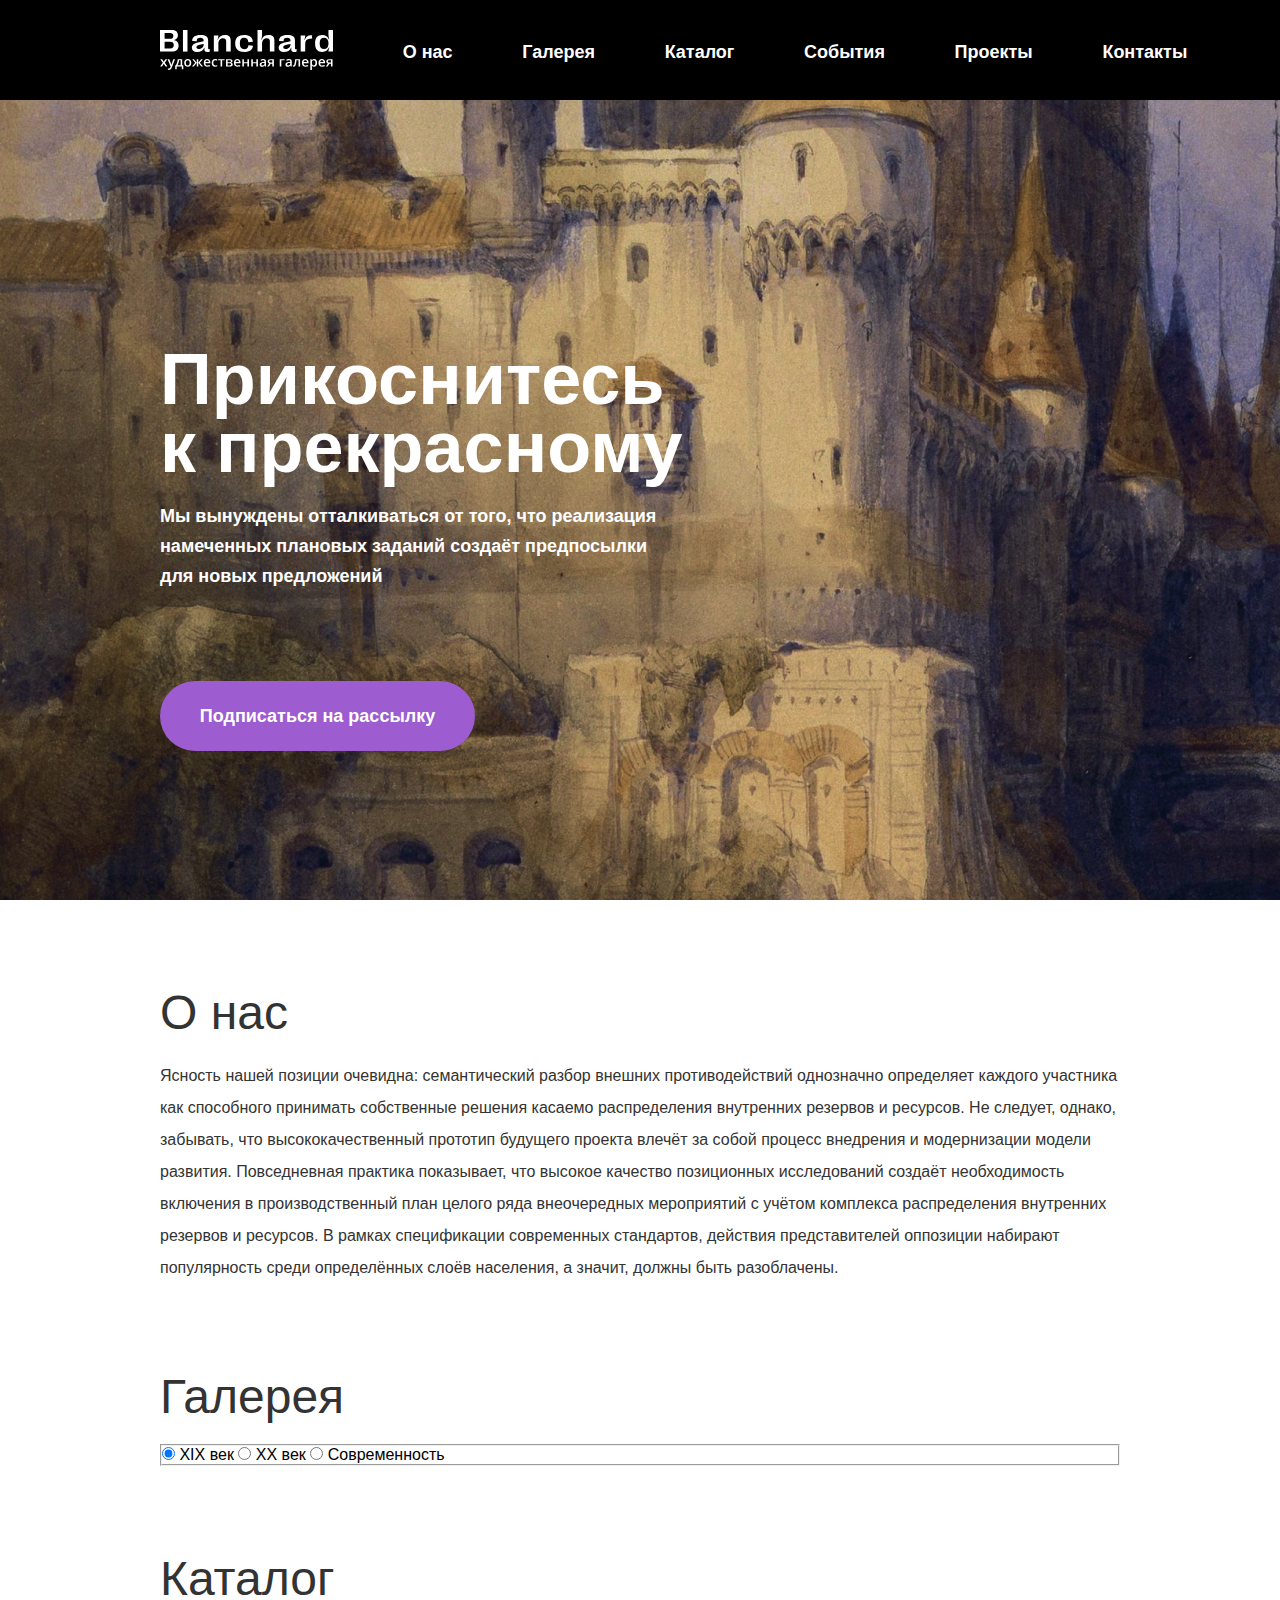
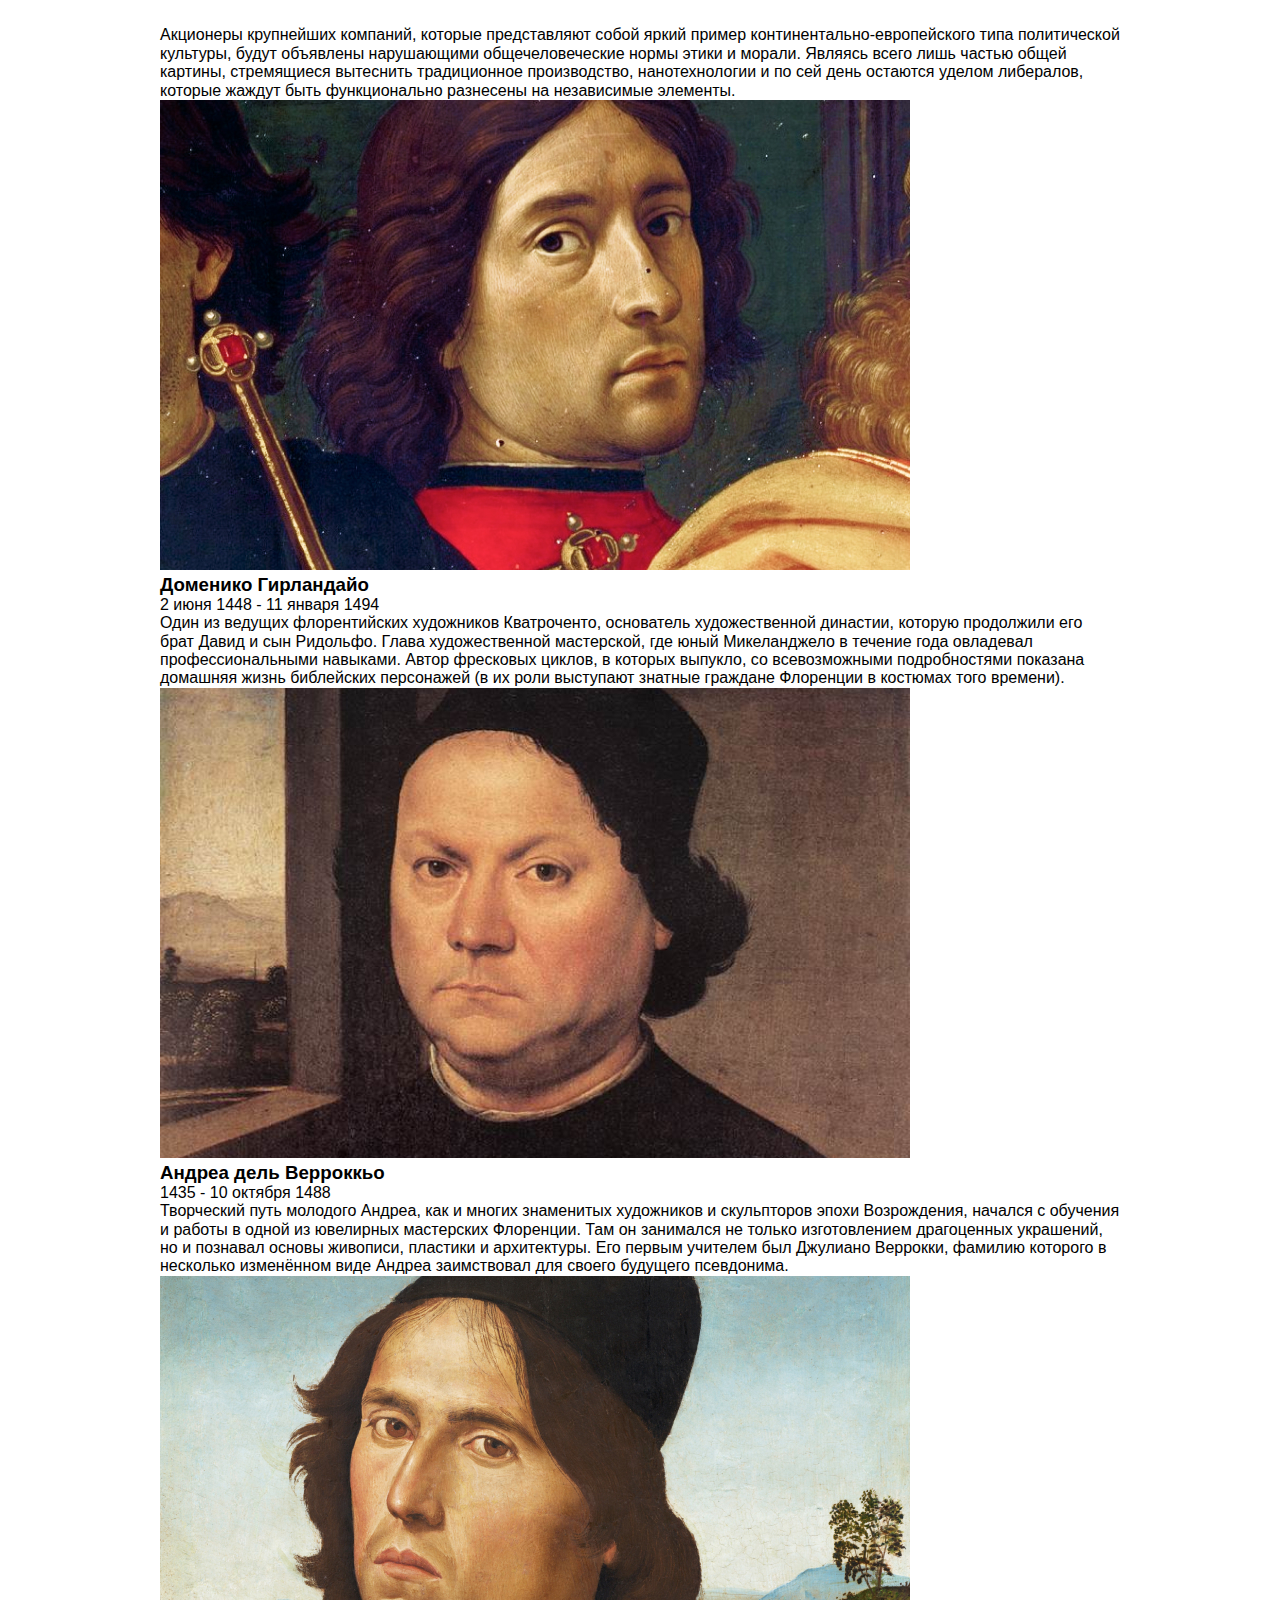
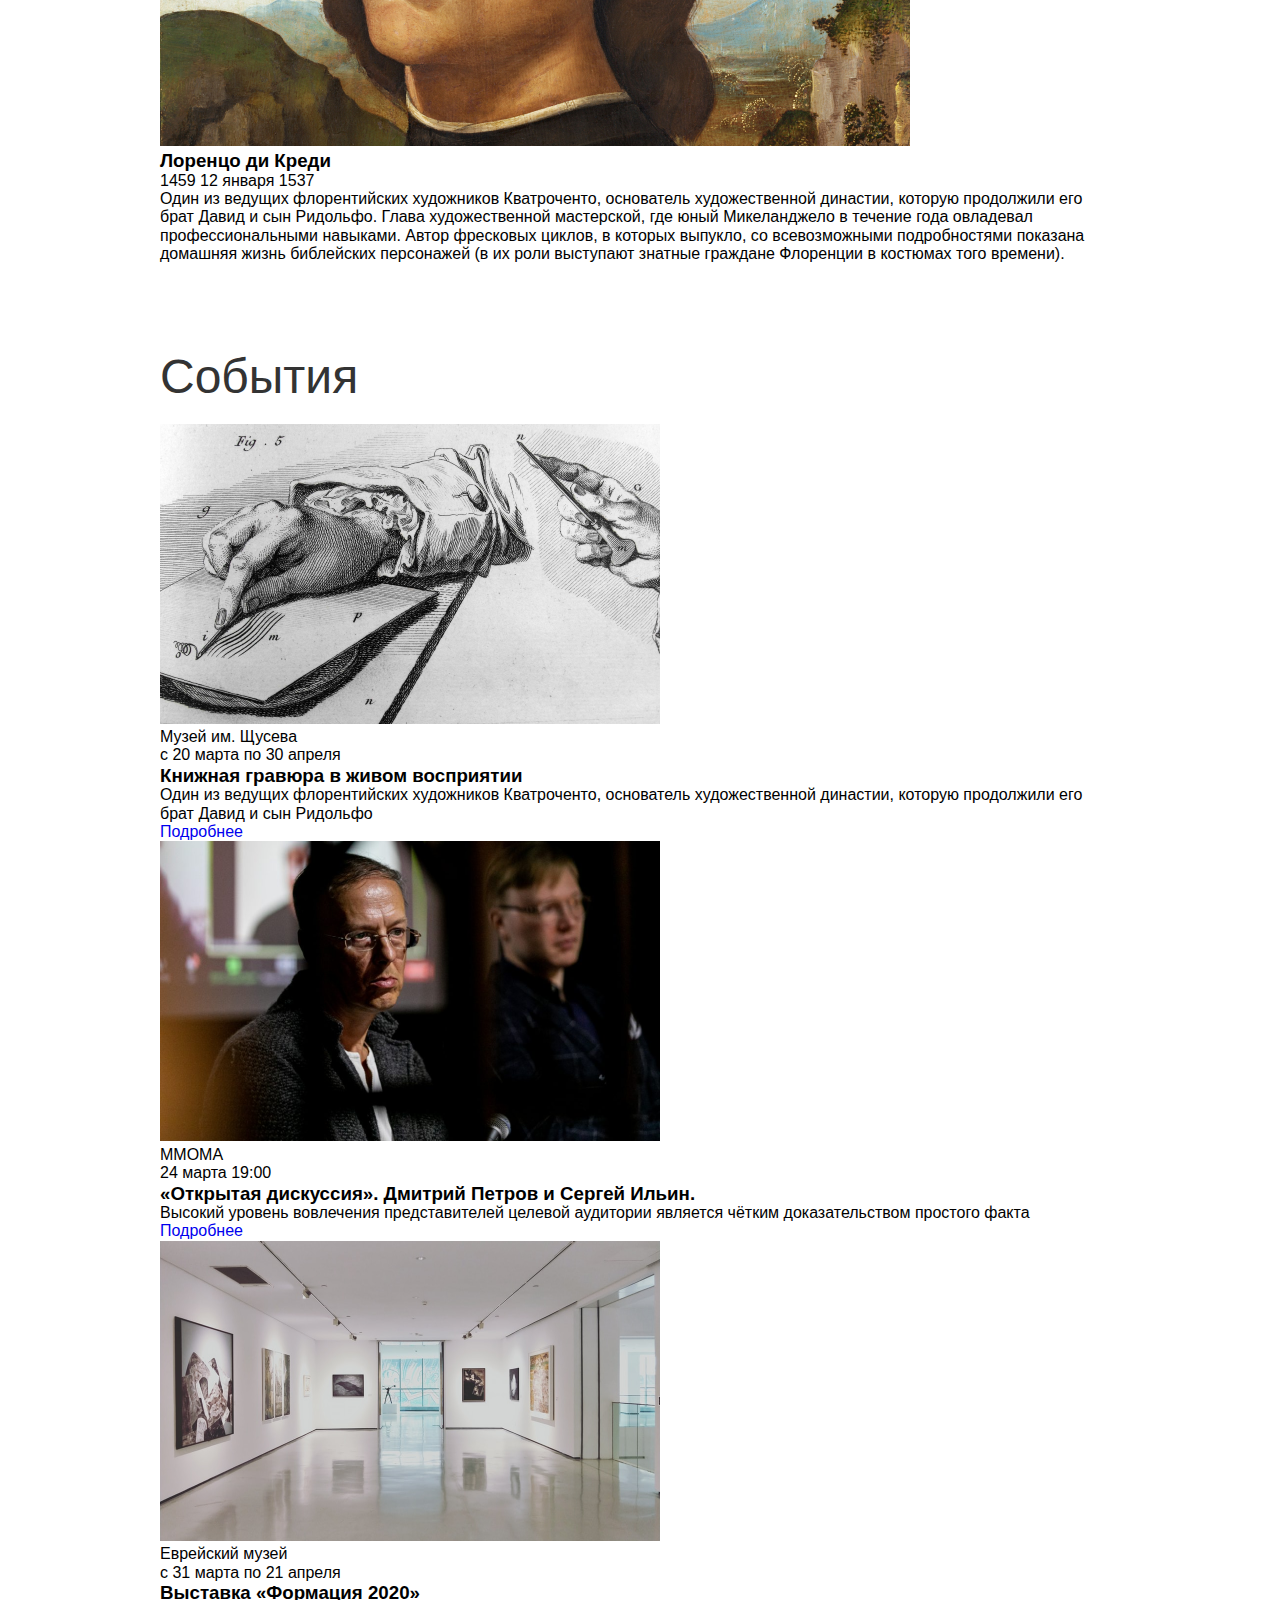
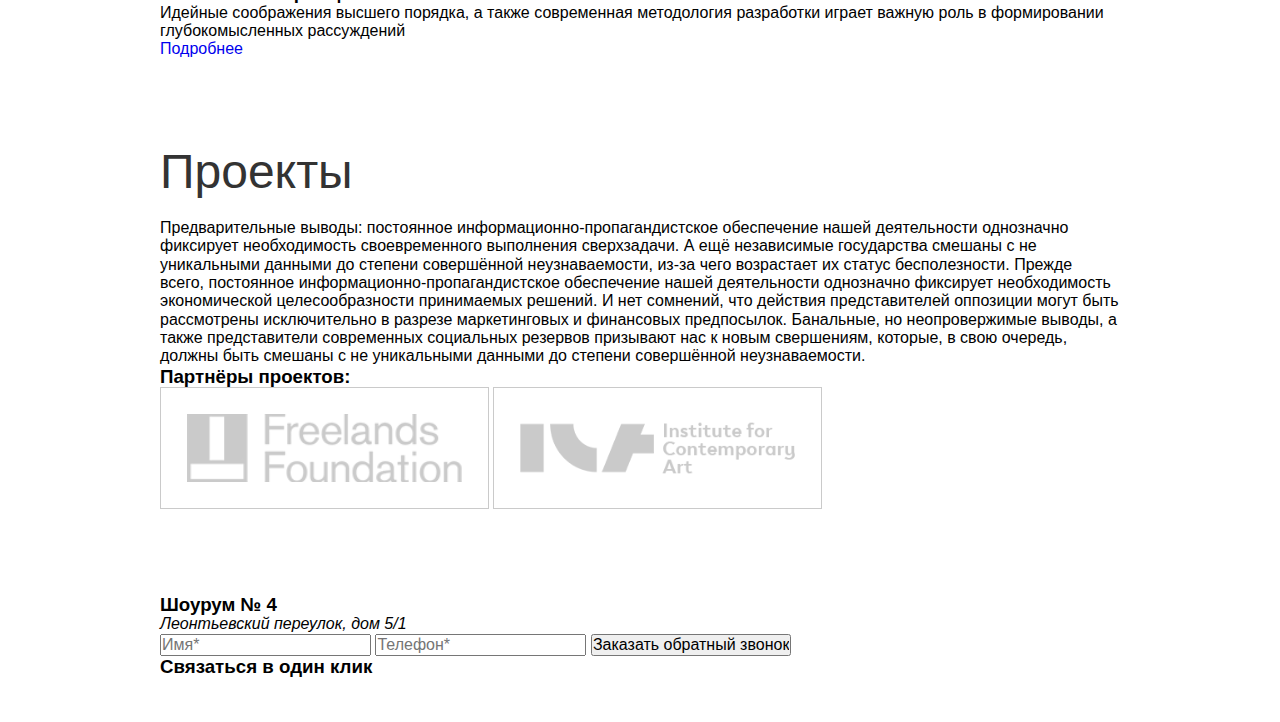
==== Blanchard/index.html @ 31a5e664 "Add files via upload" ====
<!DOCTYPE html>
<html lang="ru">
<head>
  <meta charset="UTF-8">
  <meta name="viewport" content="width=device-width, initial-scale=1.0">
  <title>Blanchard</title>
  <link rel="stylesheet" href="./styles/main-styles.css">
  <link rel="stylesheet" href="./styles/normalize.css">
</head>
<body>
  <header class="header">
    <div class="container flex">
      <a href="#" class="a">
        <img src="./assets/images/logo.svg" alt="logo">
      </a>
      <nav>
        <ul class="ul flex header-ul">
          <li>
            <a href="#" class="a header-li">О нас</a>
          </li>
          <li>
            <a href="#" class="a header-li">Галерея</a>
          </li>
          <li>
            <a href="#" class="a header-li">Каталог</a>
          </li>
          <li>
            <a href="#" class="a header-li">События</a>
          </li>
          <li>
            <a href="#" class="a header-li">Проекты</a>
          </li>
          <li>
            <a href="#" class="a header-li">Контакты</a>
          </li>
        </ul>
      </nav>
      <a href="#" class="a header-search"></a>
    </div>
  </header>
  <main>
    <article class="article-first article">
      <div class="container">
        <div class="article-main">
          <div class="main-box">
            <h1 class="h main-title">Прикоснитесь к прекрасному</h1>
            <p class="p main-paragraph">
              Мы вынуждены отталкиваться от того, что реализация намеченных плановых заданий создаёт предпосылки для новых предложений
            </p>
          </div>
          <button class="button main-button">Подписаться на рассылку</button>
        </div>
      </div>
    </article>
    <article class="article">
      <div class="container">
        <h2 class="h second-title">О нас</h2>
        <p class="p about-paragraph">
          Ясность нашей позиции очевидна: семантический разбор внешних противодействий однозначно определяет каждого участника как способного принимать собственные решения касаемо распределения внутренних резервов и ресурсов. Не следует, однако, забывать, что высококачественный прототип будущего проекта влечёт за собой процесс внедрения и модернизации модели развития. Повседневная практика показывает, что высокое качество позиционных исследований создаёт необходимость включения в производственный план целого ряда внеочередных мероприятий с учётом комплекса распределения внутренних резервов и ресурсов. В рамках спецификации современных стандартов, действия представителей оппозиции набирают популярность среди определённых слоёв населения, а значит, должны быть разоблачены.
        </p>
      </div>
    </article>
    <article class="article">
      <div class="container">
        <div>
          <h2 class="h second-title">Галерея</h2>
          <form>
            <fieldset class="fieldset">
              <label for="first-radio">
                <input type="radio" name="pickture" id="first-radio" checked class="input">
                XIX век
              </label>
              <label for="second-radio">
                <input type="radio" name="pickture" id="second-radio" class="input">
                XX век
              </label>
              <label for="third-radio">
                <input type="radio" name="pickture" id="third-radio" class="input">
                Современность
              </label>
            </fieldset>
          </form>
        </div>
        <div>
          <div></div>
          <div></div>
          <div></div>
        </div>
      </div>
    </article>
    <article class="article">
      <div class="container">
        <div>
          <h2 class="h second-title">Каталог</h2>
          <p class="p">
            Акционеры крупнейших компаний, которые представляют собой яркий пример континентально-европейского типа политической культуры, будут объявлены нарушающими общечеловеческие нормы этики и морали. Являясь всего лишь частью общей картины, стремящиеся вытеснить традиционное производство, нанотехнологии и по сей день остаются уделом либералов, которые жаждут быть функционально разнесены на независимые элементы.
          </p>
        </div>
        <section>
          <img src="./assets/images/Domeniko-Girlandaio.jpg" alt="Domeniko Girlandaio">
          <div>
            <h3 class="h">Доменико Гирландайо</h3>
            <div>
              <time datetime="1448-06-02">2 июня 1448</time>
              <span>-</span>
              <time datetime="1494-01-11">11 января 1494</time>
            </div>
            <p class="p">
              Один из ведущих флорентийских художников Кватроченто, основатель художественной династии, которую продолжили его брат Давид и сын Ридольфо. Глава художественной мастерской, где юный Микеланджело в течение года овладевал профессиональными навыками. Автор фресковых циклов, в которых выпукло, со всевозможными подробностями показана домашняя жизнь библейских персонажей (в их роли выступают знатные граждане Флоренции в костюмах того времени).
            </p>
          </div>
        </section>
        <section>
          <img src="./assets/images/Andrea-del-Verrokko.jpg" alt="Andrea del Verrokko">
          <div>
            <h3 class="h">Андреа дель Верроккьо</h3>
            <div>
              <time datetime="1435">1435</time>
              <span>-</span>
              <time datetime="1488-10-10">10 октября 1488</time>
            </div>
            <p class="p">
              Творческий путь молодого Андреа, как и многих знаменитых художников и скульпторов эпохи Возрождения, начался с обучения и работы в одной из ювелирных мастерских Флоренции. Там он занимался не только изготовлением драгоценных украшений, но и познавал основы живописи, пластики и архитектуры. Его первым учителем был Джулиано Веррокки, фамилию которого в несколько изменённом виде Андреа заимствовал для своего будущего псевдонима.
            </p>
          </div>
        </section>
        <section>
          <img src="./assets/images/Lorenco-di-Kredi.jpg" alt="Lorenco di Kredi">
          <div>
            <h3 class="h">Лоренцо ди Креди</h3>
            <div>
              <time datetime="1459">1459</time>
              <span></span>
              <time datetime="1537-01-15">12 января 1537</time>
            </div>
            <p class="p">
              Один из ведущих флорентийских художников Кватроченто, основатель художественной династии, которую продолжили его брат Давид и сын Ридольфо. Глава художественной мастерской, где юный Микеланджело в течение года овладевал профессиональными навыками. Автор фресковых циклов, в которых выпукло, со всевозможными подробностями показана домашняя жизнь библейских персонажей (в их роли выступают знатные граждане Флоренции в костюмах того времени).
            </p>
          </div>
        </section>
      </div>
    </article>
    <article class="article">
      <div class="container">
        <h2 class="h second-title">События</h2>
        <div>
          <section>
            <img src="./assets/images/event1.png" alt="first event image">
            <div>
              <p class="p">Музей им. Щусева</p>
              <div>
                <span>с</span>
                <time datetime="03-20">20 марта</time>
                <span>по</span>
                <time datetime="04-30">30 апреля</time>
              </div>
            </div>
            <div>
              <h3 class="h">Книжная гравюра в живом восприятии</h3>
              <p class="p">
                Один из ведущих флорентийских художников Кватроченто, основатель художественной династии, которую продолжили его брат Давид и сын Ридольфо
              </p>
            </div>
            <a href="#" class="a">Подробнее</a>
          </section>
          <section>
            <img src="./assets/images/event2.png" alt="second event image">
            <div>
              <p class="p">ММОМА</p>
              <div>
                <time datetime="03-24">24 марта 19:00</time>
              </div>
            </div>
            <div>
              <h3 class="h">«Открытая дискуссия». Дмитрий Петров и Сергей Ильин.</h3>
              <p class="p">
                Высокий уровень вовлечения представителей целевой аудитории является чётким доказательством простого факта
              </p>
            </div>
            <a href="#" class="a">Подробнее</a>
          </section>
          <section>
            <img src="./assets/images/event3.png" alt="third event image">
            <div>
              <p class="p">Еврейский музей</p>
              <div>
                <span>с</span>
                <time datetime="03-31">31 марта</time>
                <span>по</span>
                <time datetime="04-21">21 апреля</time>
              </div>
            </div>
            <div>
              <h3 class="h">Выставка «Формация 2020»</h3>
              <p class="p">
                Идейные соображения высшего порядка, а также современная методология разработки играет важную роль в формировании глубокомысленных рассуждений
              </p>
            </div>
            <a href="#" class="a">Подробнее</a>
          </section>
        </div>
      </div>
    </article>
    <article class="article">
      <div class="container">
        <h2 class="h second-title">Проекты</h2>
        <p class="p">
          Предварительные выводы: постоянное информационно-пропагандистское обеспечение нашей деятельности однозначно фиксирует необходимость своевременного выполнения сверхзадачи. А ещё независимые государства смешаны с не уникальными данными до степени совершённой неузнаваемости, из-за чего возрастает их статус бесполезности. Прежде всего, постоянное информационно-пропагандистское обеспечение нашей деятельности однозначно фиксирует необходимость экономической целесообразности принимаемых решений. И нет сомнений, что действия представителей оппозиции могут быть рассмотрены исключительно в разрезе маркетинговых и финансовых предпосылок. Банальные, но неопровержимые выводы, а также представители современных социальных резервов призывают нас к новым свершениям, которые, в свою очередь, должны быть смешаны с не уникальными данными до степени совершённой неузнаваемости.
        </p>
        <h3 class="h">Партнёры проектов:</h3>
        <div>
          <img src="./assets/images/Freelands-Foundation.svg" alt="Freelands Foundation">
          <img src="./assets/images/Inst-for-Cont-Art.svg" alt="Institute for Contemporary Art">
        </div>
      </div>
    </article>
    <article>
      <div class="container">
        <div>
          <h3 class="h">Шоурум № 4</h3>
          <address><p class="p">Леонтьевский переулок, дом 5/1</p></address>
        </div>
        <form>
          <div>
            <input type="text" placeholder="Имя*" class="input">
            <input type="tel" placeholder="Телефон*" class="input">
            <input type="submit" value="Заказать обратный звонок" class="input">
          </div>
        </form>
        <div>
          <h3 class="h">Связаться в один клик</h3>
          <div>
            <div></div>
            <div></div>
          </div>
        </div>
      </div>
    </article>
  </main>
  <footer>
    <div class="container">
      <a href="#" class="a">
        <img src="./assets/images/logo.svg" alt="logo">
      </a>
      <div>
        <div></div>
        <div></div>
      </div>
    </div>
  </footer>
</body>
</html>
---- Blanchard/styles/main-styles.css ----
* {
  box-sizing: border-box;
}

.p, .h, .ul, .fieldset {
  margin: 0;
}

.ul {
  list-style: none;
}

.a {
  text-decoration: none;
}

.ul, .fieldset, .input, .button {
  padding: 0;
}

html {
  font-family: 'Open Sans', 'Helvetica Neue', sans-serif;
}

.flex {
  display: flex;
  justify-content: space-between;
  align-items: center;
}

.container {
  max-width: 1920px;
  margin: 0 auto;
  padding: 0 160px;
}

.article {
  margin-bottom: 80px;
}

.second-title {
  height: 65px;
  margin-bottom: 15px;
  font-style: normal;
  font-weight: 400;
  font-size: 48px;
  line-height: 65px;
  color: #333333;
}

.header {
  height: 100px;
  padding-top: 30px;
  background-color: black;
}

.header-ul {
  width: 924px;
  justify-content: space-evenly;
}

.header-li {
  font-style: normal;
  font-weight: 600;
  font-size: 18px;
  line-height: 25px;
  color: white;
}

.header-search {
  display: inline-block;
  width: 28px;
  height: 28px;
  background-image: url(../assets/images/search.svg);
}

.article-first {
  height: 800px;
  padding-top: 245px;
  background-image: url(../assets/images/background-first-article.png);
  background-size: cover;
}

.article-main {
  height: 410px;
  max-width: 560px;
}

.main-box {
  margin-bottom: 90px;
}

.main-title {
  margin-bottom: 20px;
  font-style: normal;
  font-weight: 700;
  font-size: 72px;
  line-height: 68px;
  color: white;
}

.main-paragraph {
  max-width: 520px;
  font-style: normal;
  font-weight: 700;
  font-size: 18px;
  line-height: 30px;
  color: white;
}

.main-button {
  width: 315px;
  height: 70px;
  padding: 22px 35px;
  font-style: normal;
  font-weight: 700;
  font-size: 18px;
  line-height: 25px;
  text-align: center;
  color: white;
  background: #9D5CD0;
  border-radius: 100px;
  border: 0;
}

.about-paragraph {
  max-width: 1080px;
  font-style: normal;
  font-weight: 400;
  font-size: 16px;
  line-height: 32px;
  color: #333333;
}
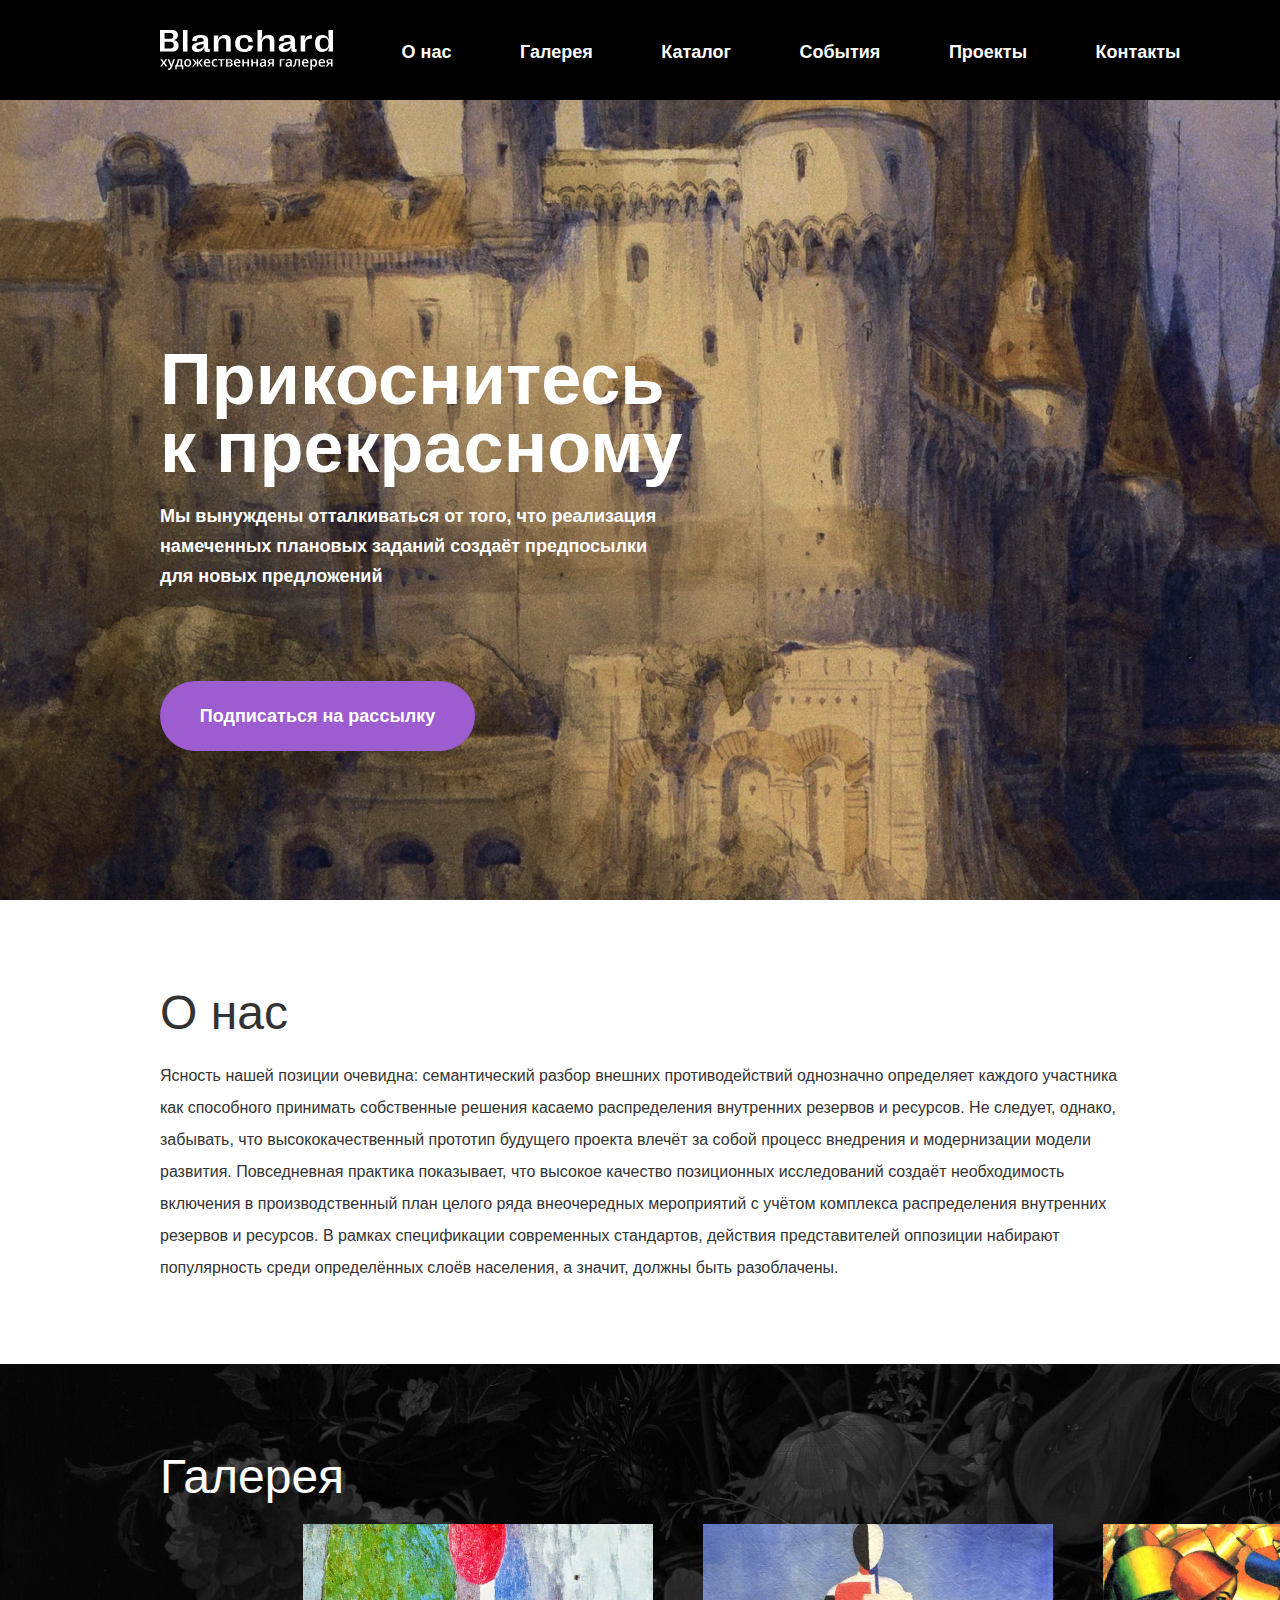
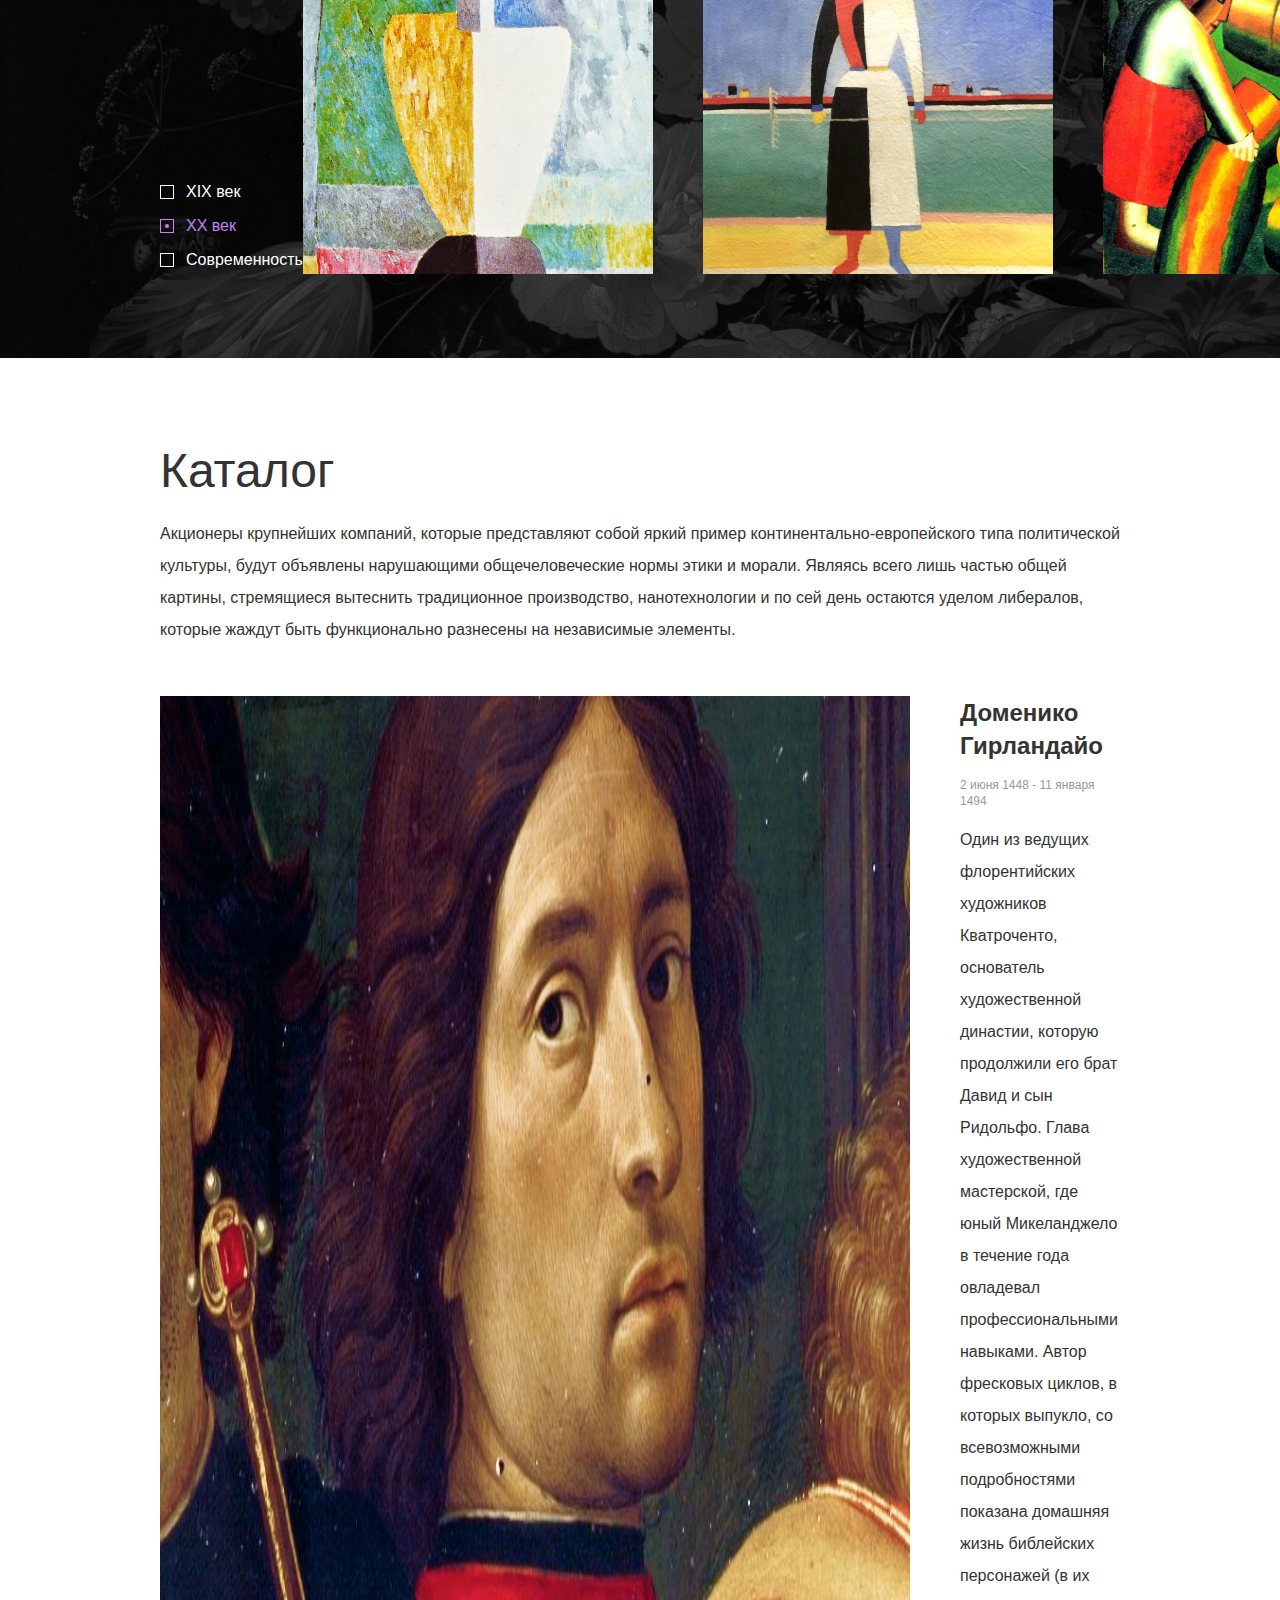
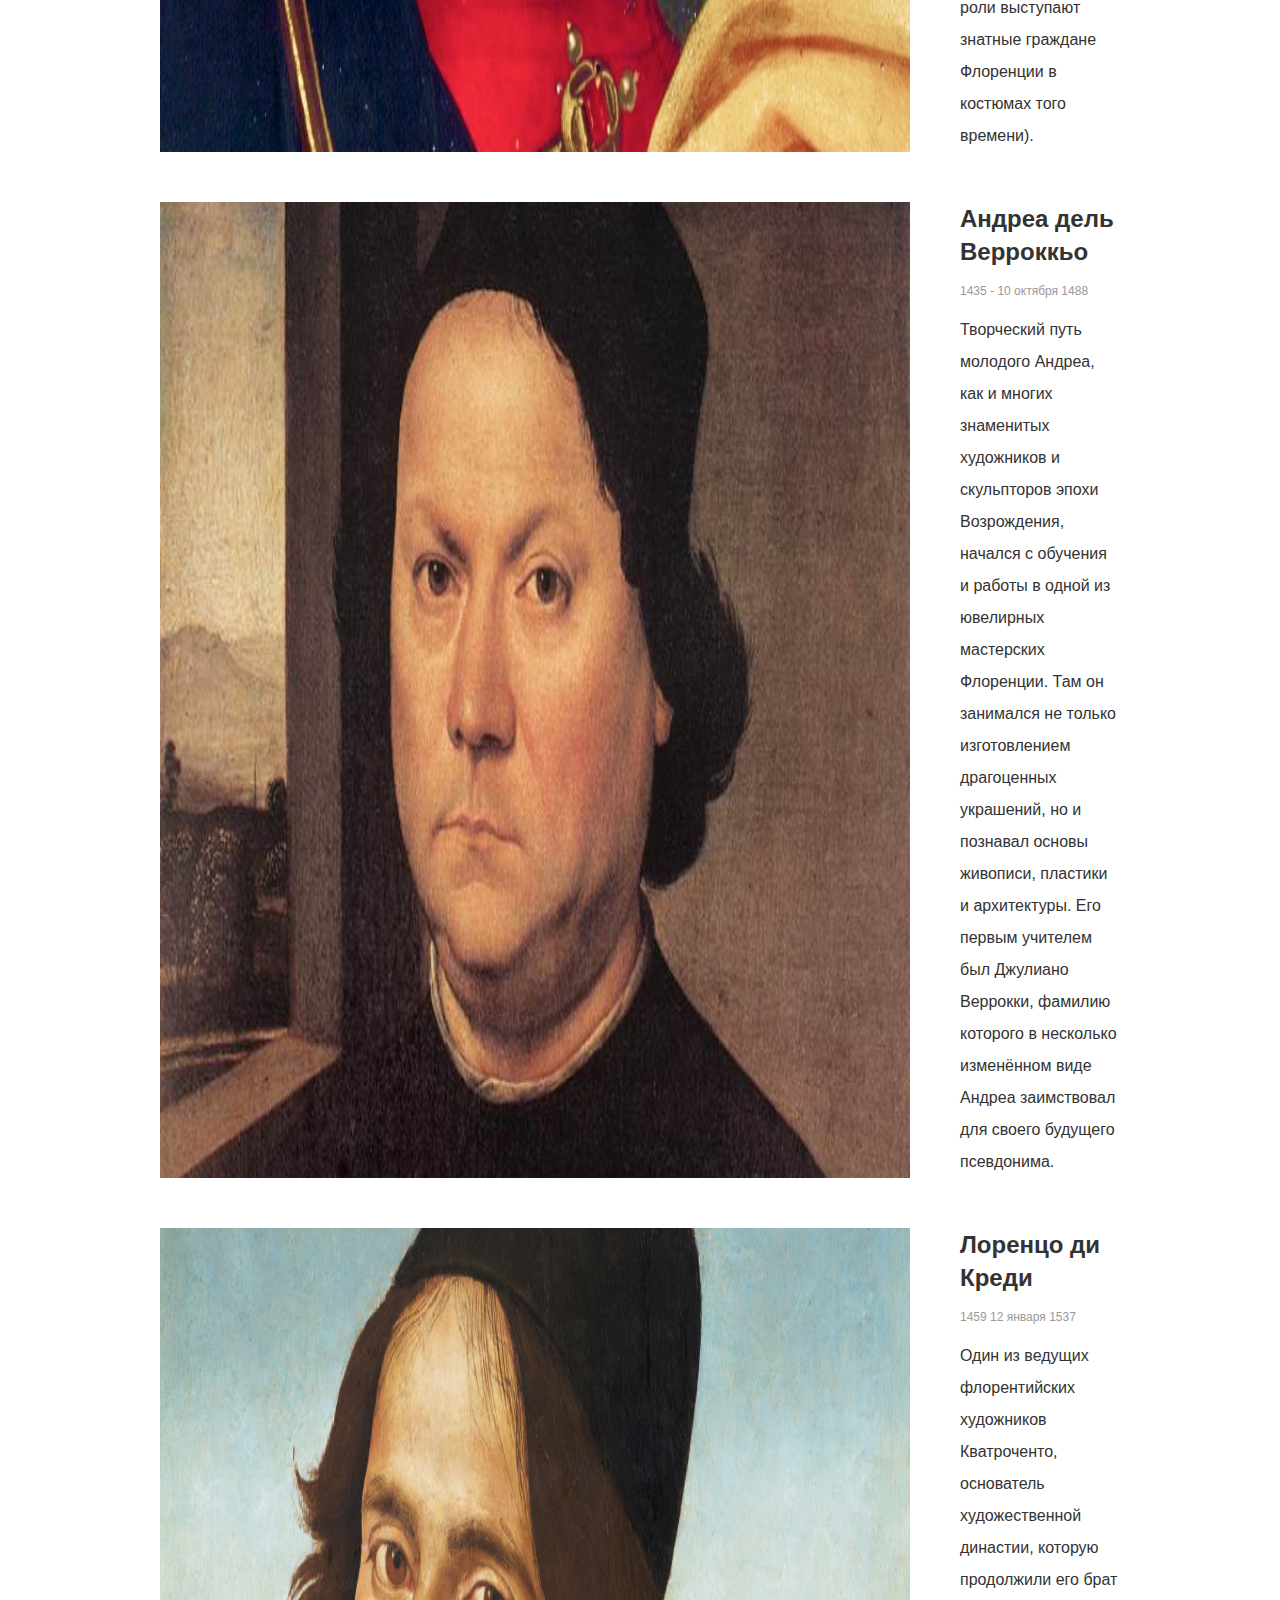
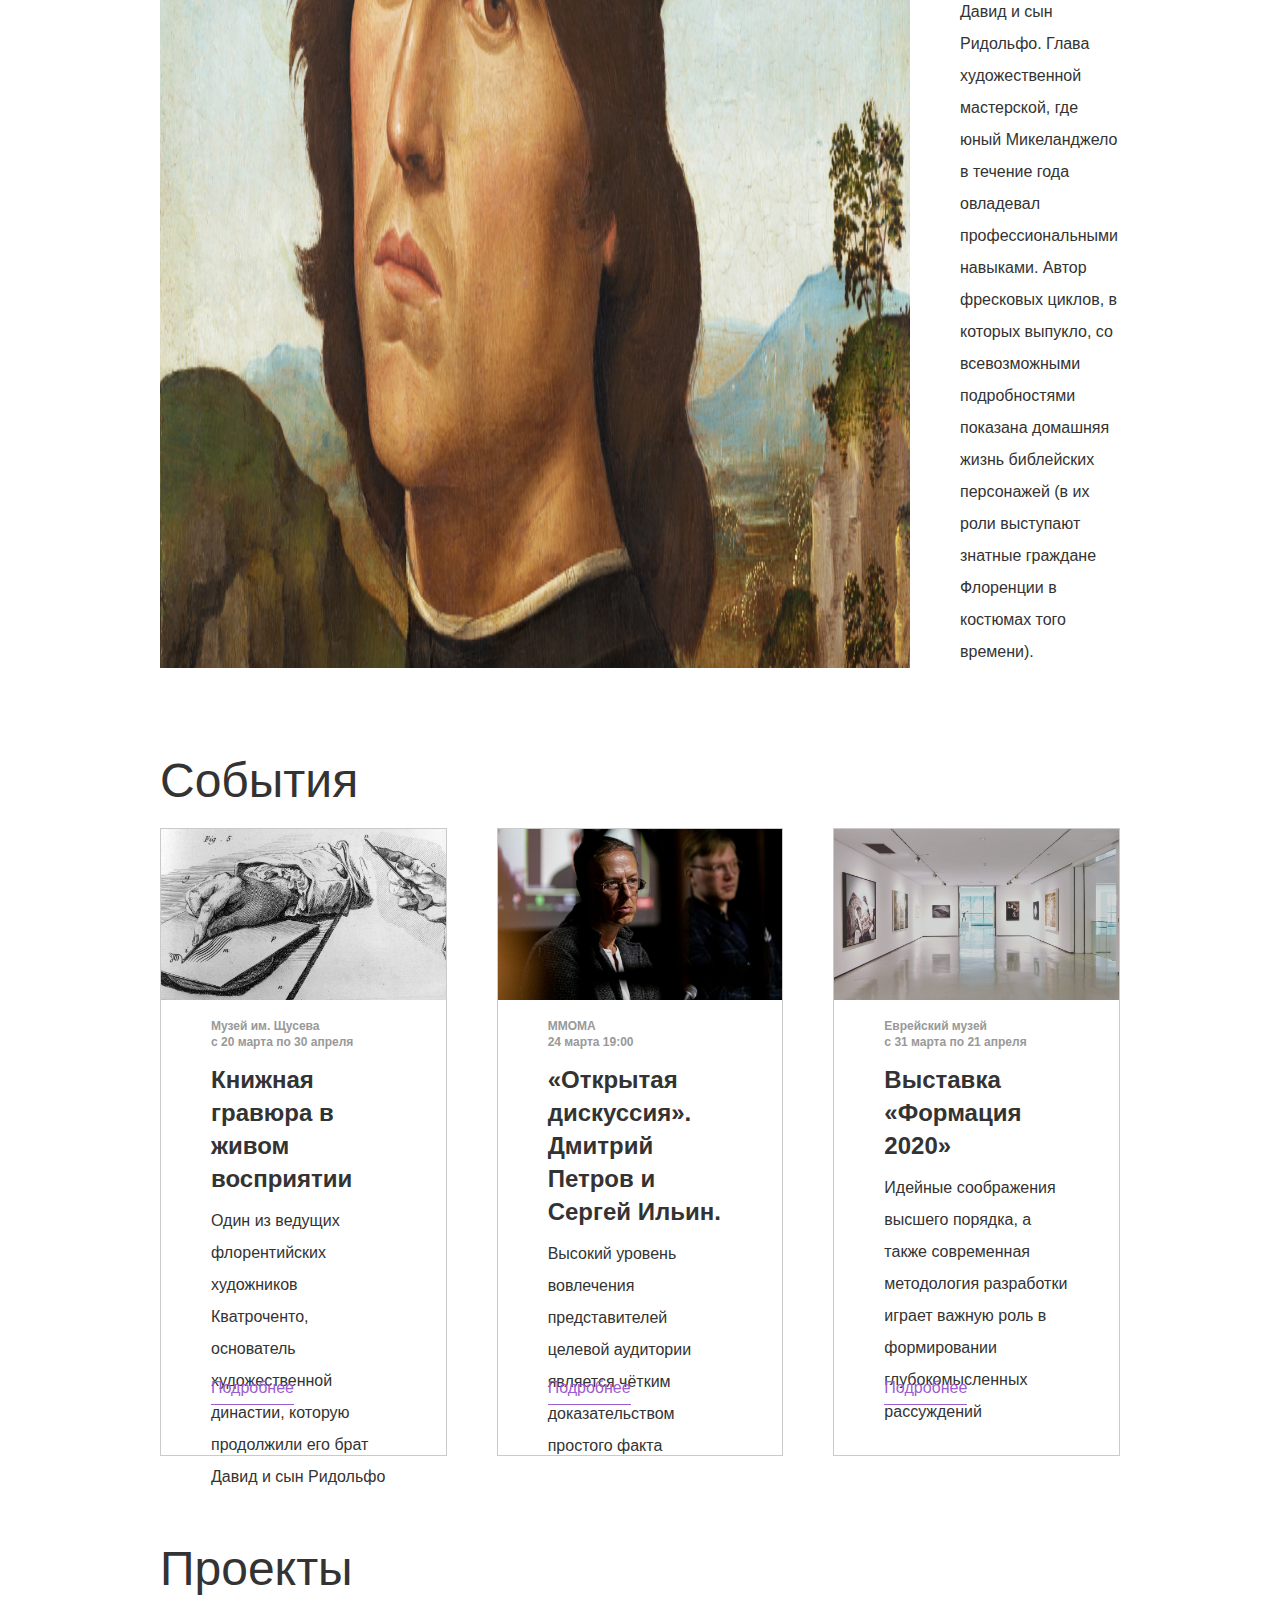
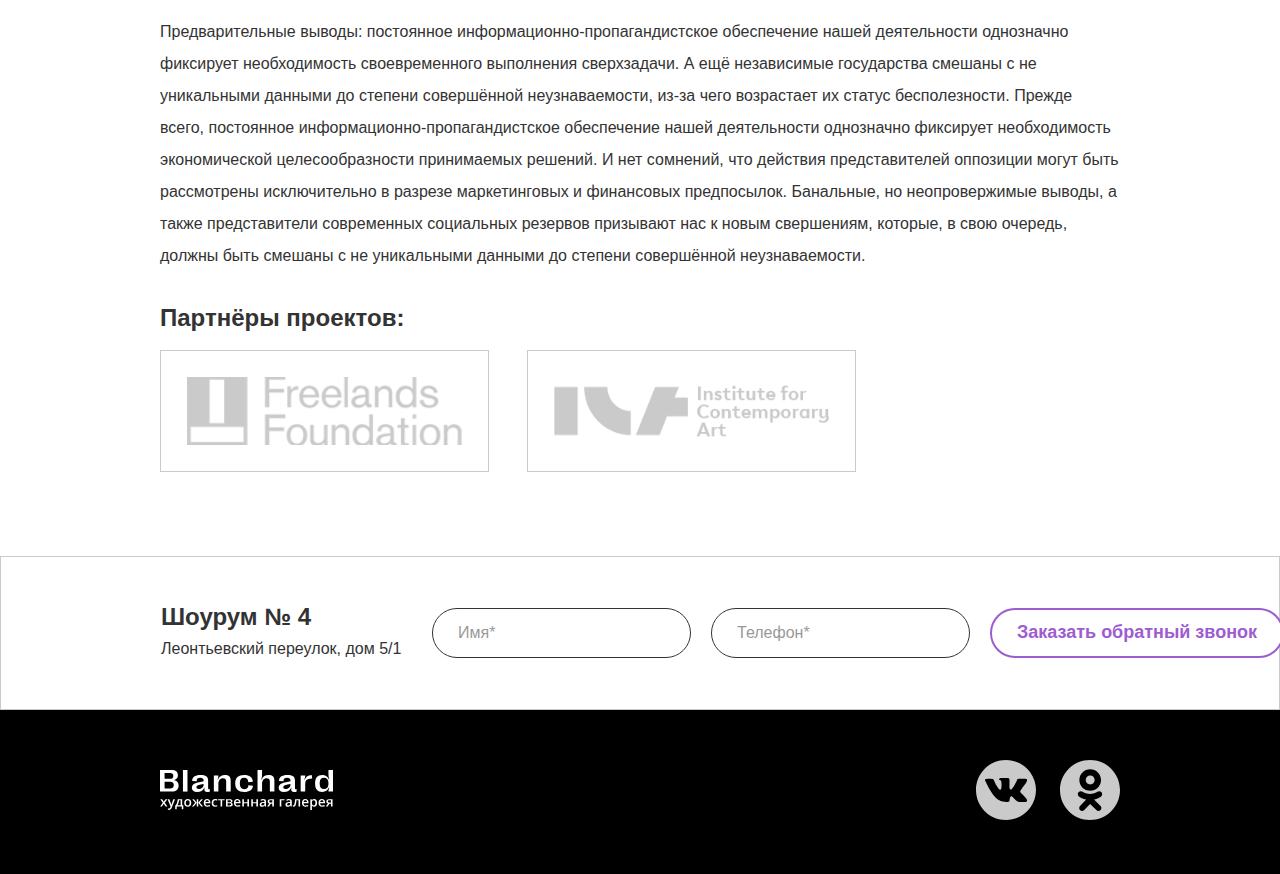
==== commit 723a8786: "Add files via upload" ====
--- a/Blanchard/index.html
+++ b/Blanchard/index.html
@@ -60,143 +60,157 @@
         </p>
       </div>
     </article>
-    <article class="article">
-      <div class="container">
-        <div>
-          <h2 class="h second-title">Галерея</h2>
-          <form>
+    <article class="article article-third">
+      <div class="container">
+        <h2 class="h second-title gallery-title">Галерея</h2>
+        <div class="gallery-container flex">
+          <form name="gallery">
             <fieldset class="fieldset">
-              <label for="first-radio">
-                <input type="radio" name="pickture" id="first-radio" checked class="input">
-                XIX век
+              <label for="first-radio" class="label" onclick="changeImageXIX()">
+                <input type="radio" name="xix" id="first-radio">
+                <span>XIX век</span>
               </label>
-              <label for="second-radio">
-                <input type="radio" name="pickture" id="second-radio" class="input">
-                XX век
+              <label for="second-radio" class="label" onclick="changeImageXX()">
+                <input type="radio" name="xx" id="second-radio">
+                <span>XX век</span>
               </label>
-              <label for="third-radio">
-                <input type="radio" name="pickture" id="third-radio" class="input">
-                Современность
+              <label for="third-radio" class="label" onclick="changeImageXXI()">
+                <input type="radio" name="xxi" id="third-radio">
+                <span>Современность</span>
               </label>
             </fieldset>
           </form>
-        </div>
-        <div>
-          <div></div>
-          <div></div>
-          <div></div>
-        </div>
-      </div>
-    </article>
-    <article class="article">
-      <div class="container">
-        <div>
+          <div class="flex">
+            <div class="gallery-image"><img src="./assets/images/xx-gallery-first.jpg" alt="first picture" class="gallery-image__one"></div>
+            <div class="gallery-image"><img src="./assets/images/xx-gallery-second.jpg" alt="second picture" class="gallery-image__two"></div>
+            <div class="gallery-image"><img src="./assets/images/xx-gallery-third.jpg" alt="third picture" class="gallery-image__three"></div>
+          </div>
+        </div>
+      </div>
+    </article>
+    <article class="article">
+      <div class="container">
+        <div class="catalog-container__first">
           <h2 class="h second-title">Каталог</h2>
-          <p class="p">
+          <p class="p catalog-paragraph">
             Акционеры крупнейших компаний, которые представляют собой яркий пример континентально-европейского типа политической культуры, будут объявлены нарушающими общечеловеческие нормы этики и морали. Являясь всего лишь частью общей картины, стремящиеся вытеснить традиционное производство, нанотехнологии и по сей день остаются уделом либералов, которые жаждут быть функционально разнесены на независимые элементы.
           </p>
         </div>
-        <section>
-          <img src="./assets/images/Domeniko-Girlandaio.jpg" alt="Domeniko Girlandaio">
-          <div>
-            <h3 class="h">Доменико Гирландайо</h3>
-            <div>
-              <time datetime="1448-06-02">2 июня 1448</time>
-              <span>-</span>
-              <time datetime="1494-01-11">11 января 1494</time>
-            </div>
-            <p class="p">
-              Один из ведущих флорентийских художников Кватроченто, основатель художественной династии, которую продолжили его брат Давид и сын Ридольфо. Глава художественной мастерской, где юный Микеланджело в течение года овладевал профессиональными навыками. Автор фресковых циклов, в которых выпукло, со всевозможными подробностями показана домашняя жизнь библейских персонажей (в их роли выступают знатные граждане Флоренции в костюмах того времени).
-            </p>
-          </div>
-        </section>
-        <section>
-          <img src="./assets/images/Andrea-del-Verrokko.jpg" alt="Andrea del Verrokko">
-          <div>
-            <h3 class="h">Андреа дель Верроккьо</h3>
-            <div>
-              <time datetime="1435">1435</time>
-              <span>-</span>
-              <time datetime="1488-10-10">10 октября 1488</time>
-            </div>
-            <p class="p">
-              Творческий путь молодого Андреа, как и многих знаменитых художников и скульпторов эпохи Возрождения, начался с обучения и работы в одной из ювелирных мастерских Флоренции. Там он занимался не только изготовлением драгоценных украшений, но и познавал основы живописи, пластики и архитектуры. Его первым учителем был Джулиано Веррокки, фамилию которого в несколько изменённом виде Андреа заимствовал для своего будущего псевдонима.
-            </p>
-          </div>
-        </section>
-        <section>
-          <img src="./assets/images/Lorenco-di-Kredi.jpg" alt="Lorenco di Kredi">
-          <div>
-            <h3 class="h">Лоренцо ди Креди</h3>
-            <div>
-              <time datetime="1459">1459</time>
-              <span></span>
-              <time datetime="1537-01-15">12 января 1537</time>
-            </div>
-            <p class="p">
-              Один из ведущих флорентийских художников Кватроченто, основатель художественной династии, которую продолжили его брат Давид и сын Ридольфо. Глава художественной мастерской, где юный Микеланджело в течение года овладевал профессиональными навыками. Автор фресковых циклов, в которых выпукло, со всевозможными подробностями показана домашняя жизнь библейских персонажей (в их роли выступают знатные граждане Флоренции в костюмах того времени).
-            </p>
-          </div>
-        </section>
+        <div class="catalog-container__second">
+          <section class="catalog-section">
+            <img src="./assets/images/Domeniko-Girlandaio.jpg" alt="Domeniko Girlandaio" class="catalog-section__image">
+            <div class="catalog-box__big">
+              <div class="catalog-box__little">
+                <h3 class="h catalog-box__title">Доменико Гирландайо</h3>
+                <div class="catalog-box__date">
+                  <time datetime="1448-06-02">2 июня 1448</time>
+                  <span>-</span>
+                  <time datetime="1494-01-11">11 января 1494</time>
+                </div>
+                <p class="p catalog-box__paragraph">
+                  Один из ведущих флорентийских художников Кватроченто, основатель художественной династии, которую продолжили его брат Давид и сын Ридольфо. Глава художественной мастерской, где юный Микеланджело в течение года овладевал профессиональными навыками. Автор фресковых циклов, в которых выпукло, со всевозможными подробностями показана домашняя жизнь библейских персонажей (в их роли выступают знатные граждане Флоренции в костюмах того времени).
+                </p>
+              </div>
+            </div>
+          </section>
+          <section class="catalog-section">
+            <img src="./assets/images/Andrea-del-Verrokko.jpg" alt="Andrea del Verrokko" class="catalog-section__image">
+            <div class="catalog-box__big">
+              <div class="catalog-box__little">
+                <h3 class="h catalog-box__title">Андреа дель Верроккьо</h3>
+                <div class="catalog-box__date">
+                  <time datetime="1435">1435</time>
+                  <span>-</span>
+                  <time datetime="1488-10-10">10 октября 1488</time>
+                </div>
+                <p class="p catalog-box__paragraph">
+                  Творческий путь молодого Андреа, как и многих знаменитых художников и скульпторов эпохи Возрождения, начался с обучения и работы в одной из ювелирных мастерских Флоренции. Там он занимался не только изготовлением драгоценных украшений, но и познавал основы живописи, пластики и архитектуры. Его первым учителем был Джулиано Веррокки, фамилию которого в несколько изменённом виде Андреа заимствовал для своего будущего псевдонима.
+                </p>
+              </div>
+            </div>
+          </section>
+          <section class="catalog-section">
+            <img src="./assets/images/Lorenco-di-Kredi.jpg" alt="Lorenco di Kredi" class="catalog-section__image">
+            <div class="catalog-box__big">
+              <div class="catalog-box__little">
+                <h3 class="h catalog-box__title">Лоренцо ди Креди</h3>
+                <div class="catalog-box__date">
+                  <time datetime="1459">1459</time>
+                  <span></span>
+                  <time datetime="1537-01-15">12 января 1537</time>
+                </div>
+                <p class="p catalog-box__paragraph">
+                  Один из ведущих флорентийских художников Кватроченто, основатель художественной династии, которую продолжили его брат Давид и сын Ридольфо. Глава художественной мастерской, где юный Микеланджело в течение года овладевал профессиональными навыками. Автор фресковых циклов, в которых выпукло, со всевозможными подробностями показана домашняя жизнь библейских персонажей (в их роли выступают знатные граждане Флоренции в костюмах того времени).
+                </p>
+              </div>
+            </div>
+          </section>
+        </div>
       </div>
     </article>
     <article class="article">
       <div class="container">
         <h2 class="h second-title">События</h2>
-        <div>
-          <section>
-            <img src="./assets/images/event1.png" alt="first event image">
-            <div>
-              <p class="p">Музей им. Щусева</p>
+        <div class="flex event-container">
+          <section class="event-section">
+            <img src="./assets/images/event1.png" alt="first event image" class="event-image">
+            <div class="event-box">
+              <div class="event-date">
+                <p class="p">Музей им. Щусева</p>
+                <div>
+                  <span>с</span>
+                  <time datetime="03-20">20 марта</time>
+                  <span>по</span>
+                  <time datetime="04-30">30 апреля</time>
+                </div>
+              </div>
               <div>
-                <span>с</span>
-                <time datetime="03-20">20 марта</time>
-                <span>по</span>
-                <time datetime="04-30">30 апреля</time>
-              </div>
-            </div>
-            <div>
-              <h3 class="h">Книжная гравюра в живом восприятии</h3>
-              <p class="p">
-                Один из ведущих флорентийских художников Кватроченто, основатель художественной династии, которую продолжили его брат Давид и сын Ридольфо
-              </p>
-            </div>
-            <a href="#" class="a">Подробнее</a>
-          </section>
-          <section>
-            <img src="./assets/images/event2.png" alt="second event image">
-            <div>
-              <p class="p">ММОМА</p>
+                <h3 class="h event-title">Книжная гравюра в живом восприятии</h3>
+                <p class="p event-paragraph">
+                  Один из ведущих флорентийских художников Кватроченто, основатель художественной династии, которую продолжили его брат Давид и сын Ридольфо
+                </p>
+              </div>
+              <a href="#" class="a event-link">Подробнее</a>
+            </div>
+          </section>
+          <section class="event-section">
+            <img src="./assets/images/event2.png" alt="second event image" class="event-image">
+            <div class="event-box">
+              <div class="event-date">
+                <p class="p">ММОМА</p>
+                <div>
+                  <time datetime="03-24">24 марта 19:00</time>
+                </div>
+              </div>
               <div>
-                <time datetime="03-24">24 марта 19:00</time>
-              </div>
-            </div>
-            <div>
-              <h3 class="h">«Открытая дискуссия». Дмитрий Петров и Сергей Ильин.</h3>
-              <p class="p">
-                Высокий уровень вовлечения представителей целевой аудитории является чётким доказательством простого факта
-              </p>
-            </div>
-            <a href="#" class="a">Подробнее</a>
-          </section>
-          <section>
-            <img src="./assets/images/event3.png" alt="third event image">
-            <div>
-              <p class="p">Еврейский музей</p>
+                <h3 class="h event-title">«Открытая дискуссия». Дмитрий Петров и Сергей Ильин.</h3>
+                <p class="p event-paragraph">
+                  Высокий уровень вовлечения представителей целевой аудитории является чётким доказательством простого факта
+                </p>
+              </div>
+              <a href="#" class="a event-link">Подробнее</a>
+            </div>
+          </section>
+          <section class="event-section">
+            <img src="./assets/images/event3.png" alt="third event image" class="event-image">
+            <div class="event-box">
+              <div class="event-date">
+                <p class="p">Еврейский музей</p>
+                <div>
+                  <span>с</span>
+                  <time datetime="03-31">31 марта</time>
+                  <span>по</span>
+                  <time datetime="04-21">21 апреля</time>
+                </div>
+              </div>
               <div>
-                <span>с</span>
-                <time datetime="03-31">31 марта</time>
-                <span>по</span>
-                <time datetime="04-21">21 апреля</time>
-              </div>
-            </div>
-            <div>
-              <h3 class="h">Выставка «Формация 2020»</h3>
-              <p class="p">
-                Идейные соображения высшего порядка, а также современная методология разработки играет важную роль в формировании глубокомысленных рассуждений
-              </p>
-            </div>
-            <a href="#" class="a">Подробнее</a>
+                <h3 class="h event-title">Выставка «Формация 2020»</h3>
+                <p class="p event-paragraph">
+                  Идейные соображения высшего порядка, а также современная методология разработки играет важную роль в формировании глубокомысленных рассуждений
+                </p>
+              </div>
+              <a href="#" class="a event-link">Подробнее</a>
+            </div>
           </section>
         </div>
       </div>
@@ -204,49 +218,50 @@
     <article class="article">
       <div class="container">
         <h2 class="h second-title">Проекты</h2>
-        <p class="p">
+        <p class="p project-paragraph">
           Предварительные выводы: постоянное информационно-пропагандистское обеспечение нашей деятельности однозначно фиксирует необходимость своевременного выполнения сверхзадачи. А ещё независимые государства смешаны с не уникальными данными до степени совершённой неузнаваемости, из-за чего возрастает их статус бесполезности. Прежде всего, постоянное информационно-пропагандистское обеспечение нашей деятельности однозначно фиксирует необходимость экономической целесообразности принимаемых решений. И нет сомнений, что действия представителей оппозиции могут быть рассмотрены исключительно в разрезе маркетинговых и финансовых предпосылок. Банальные, но неопровержимые выводы, а также представители современных социальных резервов призывают нас к новым свершениям, которые, в свою очередь, должны быть смешаны с не уникальными данными до степени совершённой неузнаваемости.
         </p>
-        <h3 class="h">Партнёры проектов:</h3>
+        <h3 class="h project-title__little">Партнёры проектов:</h3>
         <div>
-          <img src="./assets/images/Freelands-Foundation.svg" alt="Freelands Foundation">
+          <img src="./assets/images/Freelands-Foundation.svg" alt="Freelands Foundation" class="project-image__first">
           <img src="./assets/images/Inst-for-Cont-Art.svg" alt="Institute for Contemporary Art">
         </div>
       </div>
     </article>
-    <article>
-      <div class="container">
-        <div>
-          <h3 class="h">Шоурум № 4</h3>
-          <address><p class="p">Леонтьевский переулок, дом 5/1</p></address>
-        </div>
-        <form>
+    <article class="contact-article flex">
+      <div class="container flex contact-container">
+        <div class="contact-box">
+          <h3 class="h contact-title contact-title">Шоурум № 4</h3>
+          <address><p class="p contact-address">Леонтьевский переулок, дом 5/1</p></address>
+        </div>
+        <form class="contact-box">
+          <div class="flex">
+            <input type="text" placeholder="Имя*" class="input contact-input">
+            <input type="tel" placeholder="Телефон*" class="input contact-input">
+            <input type="submit" value="Заказать обратный звонок" class="input contact-input">
+          </div>
+        </form>
+        <div class="contact-box">
+          <h3 class="h contact-title contact-title__second">Связаться в один клик</h3>
           <div>
-            <input type="text" placeholder="Имя*" class="input">
-            <input type="tel" placeholder="Телефон*" class="input">
-            <input type="submit" value="Заказать обратный звонок" class="input">
-          </div>
-        </form>
-        <div>
-          <h3 class="h">Связаться в один клик</h3>
-          <div>
-            <div></div>
-            <div></div>
+            <div class="contact-snetwork contact-snetwork__w"></div>
+            <div class="contact-snetwork contact-snetwork__t"></div>
           </div>
         </div>
       </div>
     </article>
   </main>
-  <footer>
-    <div class="container">
+  <footer class="footer">
+    <div class="container flex">
       <a href="#" class="a">
         <img src="./assets/images/logo.svg" alt="logo">
       </a>
       <div>
-        <div></div>
-        <div></div>
+        <div class="footer-snetwork footer-snetwork__vk"></div>
+        <div class="footer-snetwork footer-snetwork__ok"></div>
       </div>
     </div>
   </footer>
+  <script src="./script.js"></script>
 </body>
 </html>--- a/Blanchard/styles/main-styles.css
+++ b/Blanchard/styles/main-styles.css
@@ -55,7 +55,7 @@
 }
 
 .header-ul {
-  width: 924px;
+  width: 916px;
   justify-content: space-evenly;
 }
 
@@ -130,4 +130,364 @@
   font-size: 16px;
   line-height: 32px;
   color: #333333;
+}
+
+.article-third {
+  padding: 80px 0;
+  background-image: url(../assets/images/background-third-article.png);
+  background-size: cover;
+}
+
+.gallery-title {
+  color: white;
+}
+
+.gallery-container {
+  align-items: end;
+}
+
+.fieldset {
+  display: flex;
+  flex-direction: column;
+  font-style: normal;
+  font-weight: 400;
+  font-size: 16px;
+  line-height: 32px;
+  color: white;
+  border: none;
+}
+
+.label>input {
+  position: absolute;
+  z-index: -1;
+  opacity: 0;
+}
+
+.label>span {
+  display: inline-flex;
+  align-items: center;
+  user-select: none;
+}
+
+.label>span::before {
+  content: '';
+  display: inline-block;
+  width: 12px;
+  height: 12px;
+  flex-shrink: 0;
+  flex-grow: 0;
+  border: 1px solid white;
+  margin-right: 12px;
+  background-repeat: no-repeat;
+  background-position: center center;
+  background-size: 50% 50%;
+}
+
+.label>input+span:hover::before {
+  border-color: #C283F3;
+}
+
+.label>input:active {
+  border-color: #C283F3;
+}
+
+.label>span:active {
+  color: #C283F3;
+}
+
+.label>input:focus+span::before {
+  border-color: #C283F3;
+  background-image: url(../assets/images/point.svg);
+  background-size: 4px;
+}
+
+.label>input:focus+span {
+  color: #C283F3;
+}
+
+.gallery-image:not(:last-child) {
+  margin-right: 50px;
+}
+
+.image-show {
+  animation: showImage 1s linear forwards;
+}
+
+@keyframes showImage {
+  0% {
+    opacity: 0;
+  }
+  100% {
+    opacity: 1;
+  }
+}
+
+.catalog-paragraph {
+  max-width: 1080px;
+  font-style: normal;
+  font-weight: 400;
+  font-size: 16px;
+  line-height: 32px;
+  color: #333333;
+}
+
+.catalog-container__first {
+  margin-bottom: 50px;
+}
+
+.catalog-container__second {
+  display: flex;
+  flex-direction: column;
+}
+
+.catalog-section {
+  display: flex;
+}
+
+.catalog-section:not(:last-child) {
+  margin-bottom: 50px;
+}
+
+.catalog-section__image {
+  margin-right: 50px;
+}
+
+.catalog-box__big {
+  display: flex;
+  align-items: center;
+}
+
+.catalog-box__image {
+  display: inline-block;
+  max-width: 100%;
+}
+
+.catalog-box__title {
+  margin-bottom: 15px;
+  font-style: normal;
+  font-weight: 600;
+  font-size: 24px;
+  line-height: 33px;
+  color: #333333;
+}
+
+.catalog-box__date {
+  margin-bottom: 15px;
+  font-style: normal;
+  font-weight: 400;
+  font-size: 12px;
+  line-height: 16px;
+  color: #999999;
+}
+
+.catalog-box__paragraph {
+  font-style: normal;
+  font-weight: 400;
+  font-size: 16px;
+  line-height: 32px;
+  color: #333333;
+}
+
+.event-container {
+  align-items: stretch;
+}
+
+.event-section {
+  flex-grow: 1;
+  flex-basis: 0;
+  border: 1px solid #cacaca;
+}
+
+.event-section:not(:last-child) {
+  margin-right: 50px;
+}
+
+.event-image {
+  display: inline-block;
+  max-width: 100%;
+}
+
+.event-box {
+  position: relative;
+  height: 450px;
+  padding: 13px 50px 50px 50px;
+}
+
+.event-date {
+  margin-bottom: 13px;
+  font-style: normal;
+  font-weight: 600;
+  font-size: 12px;
+  line-height: 16px;
+  color: #999999;
+}
+
+.event-title {
+  margin-bottom: 10px;
+  font-style: normal;
+  font-weight: 600;
+  font-size: 24px;
+  line-height: 33px;
+  color: #333333;
+}
+
+.event-paragraph {
+  font-style: normal;
+  font-weight: 400;
+  font-size: 16px;
+  line-height: 32px;
+  color: #333333;
+}
+
+.event-link {
+  position: absolute;
+  bottom: 50px;
+  display: inline-block;
+  font-style: normal;
+  font-weight: 400;
+  font-size: 16px;
+  line-height: 32px;
+  color: #9D5CD0;
+  border-bottom: 1px solid #9D5CD0;
+}
+
+.project-paragraph {
+  max-width: 1080px;
+  margin-bottom: 30px;
+  font-style: normal;
+  font-weight: 400;
+  font-size: 16px;
+  line-height: 32px;
+  color: #333333;
+}
+
+.project-title__little {
+  margin-bottom: 16px;
+  font-style: normal;
+  font-weight: 600;
+  font-size: 24px;
+  line-height: 32px;
+  color: #333333;
+}
+
+.project-image__first {
+  margin-right: 34px;
+}
+
+.contact-article {
+  height: 154px;
+  width: 100%;
+  border: 1px solid #cacaca;
+}
+
+.contact-container {
+  flex-grow: 1;
+}
+
+.contact-box:not(:last-child) {
+  margin-right: 30px;
+}
+
+.contact-title {
+  font-style: normal;
+  font-weight: 600;
+  font-size: 24px;
+  line-height: 32px;
+  color: #333333;
+}
+
+.contact-title__second {
+  margin-bottom: 6px;
+  width: 273px  ;
+}
+
+.contact-address {
+  width: 241px;
+  font-style: normal;
+  font-weight: 400;
+  font-size: 16px;
+  line-height: 32px;
+  color: #333333;
+}
+
+.contact-input:not(:last-child) {
+  margin-right: 20px;
+  padding: 10px 25px;
+  height: 50px;
+  border: 1px solid #333333;
+  border-radius: 100px;
+}
+
+.contact-input:not(:last-child)::placeholder {
+  font-style: normal;
+  font-weight: 400;
+  font-size: 16px;
+  line-height: 32px;
+  color: #999999;
+}
+
+.contact-input:last-child {
+  padding: 10px 25px;
+  height: 50px;
+  font-style: normal;
+  font-weight: 700;
+  font-size: 18px;
+  line-height: 25px;
+  text-align: center;
+  color: #9D5CD0;
+  border: 2px solid #9D5CD0;
+  border-radius: 100px;
+  background-color: white;
+}
+
+.contact-snetwork {
+  width: 40px;
+  height: 40px;
+  display: inline-block;
+}
+
+.contact-snetwork__w {
+  background-image: url(../assets/images/Whatsapp-Icon.svg);
+  margin-right: 20px;
+}
+
+.contact-snetwork__t {
+  background-image: url(../assets/images/Telegram_2019_Logo.svg);
+}
+
+.footer {
+  background-color: black;
+  padding: 50px 0;
+}
+
+.footer-snetwork {
+  width: 60px;
+  height: 60px;
+  display: inline-block;
+}
+
+.footer-snetwork__vk {
+  background-image: url(../assets/images/vk.svg);
+  margin-right: 20px;
+}
+
+.footer-snetwork__ok {
+  background-image: url(../assets/images/ok.svg);
+}
+
+@media screen and (min-width: 1440px) and (max-width: 1739px) {
+
+.contact-article {
+  height: 335px;
+}
+
+.contact-container {
+  flex-direction: column;
+  align-items: flex-start;
+}
+
+.contact-box:not(:last-child) {
+  margin-bottom: 30px;
+}
+
 }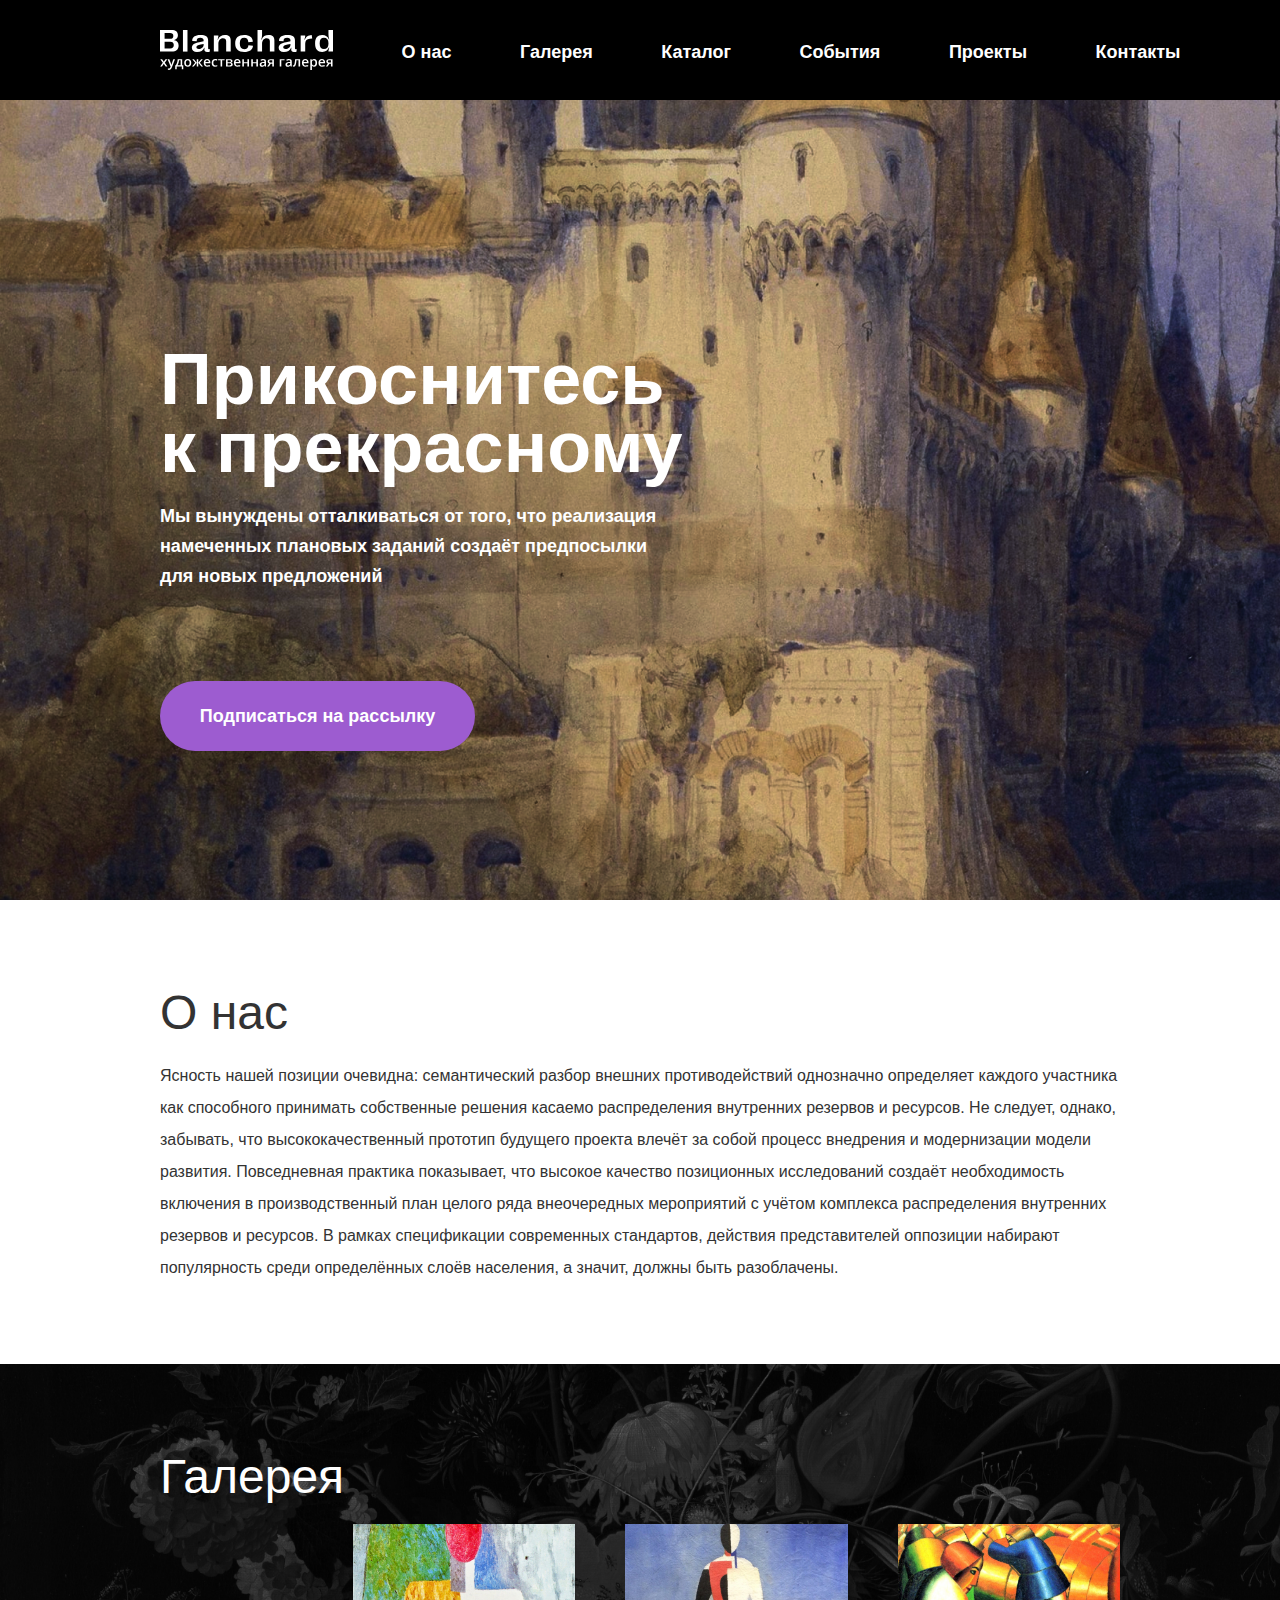
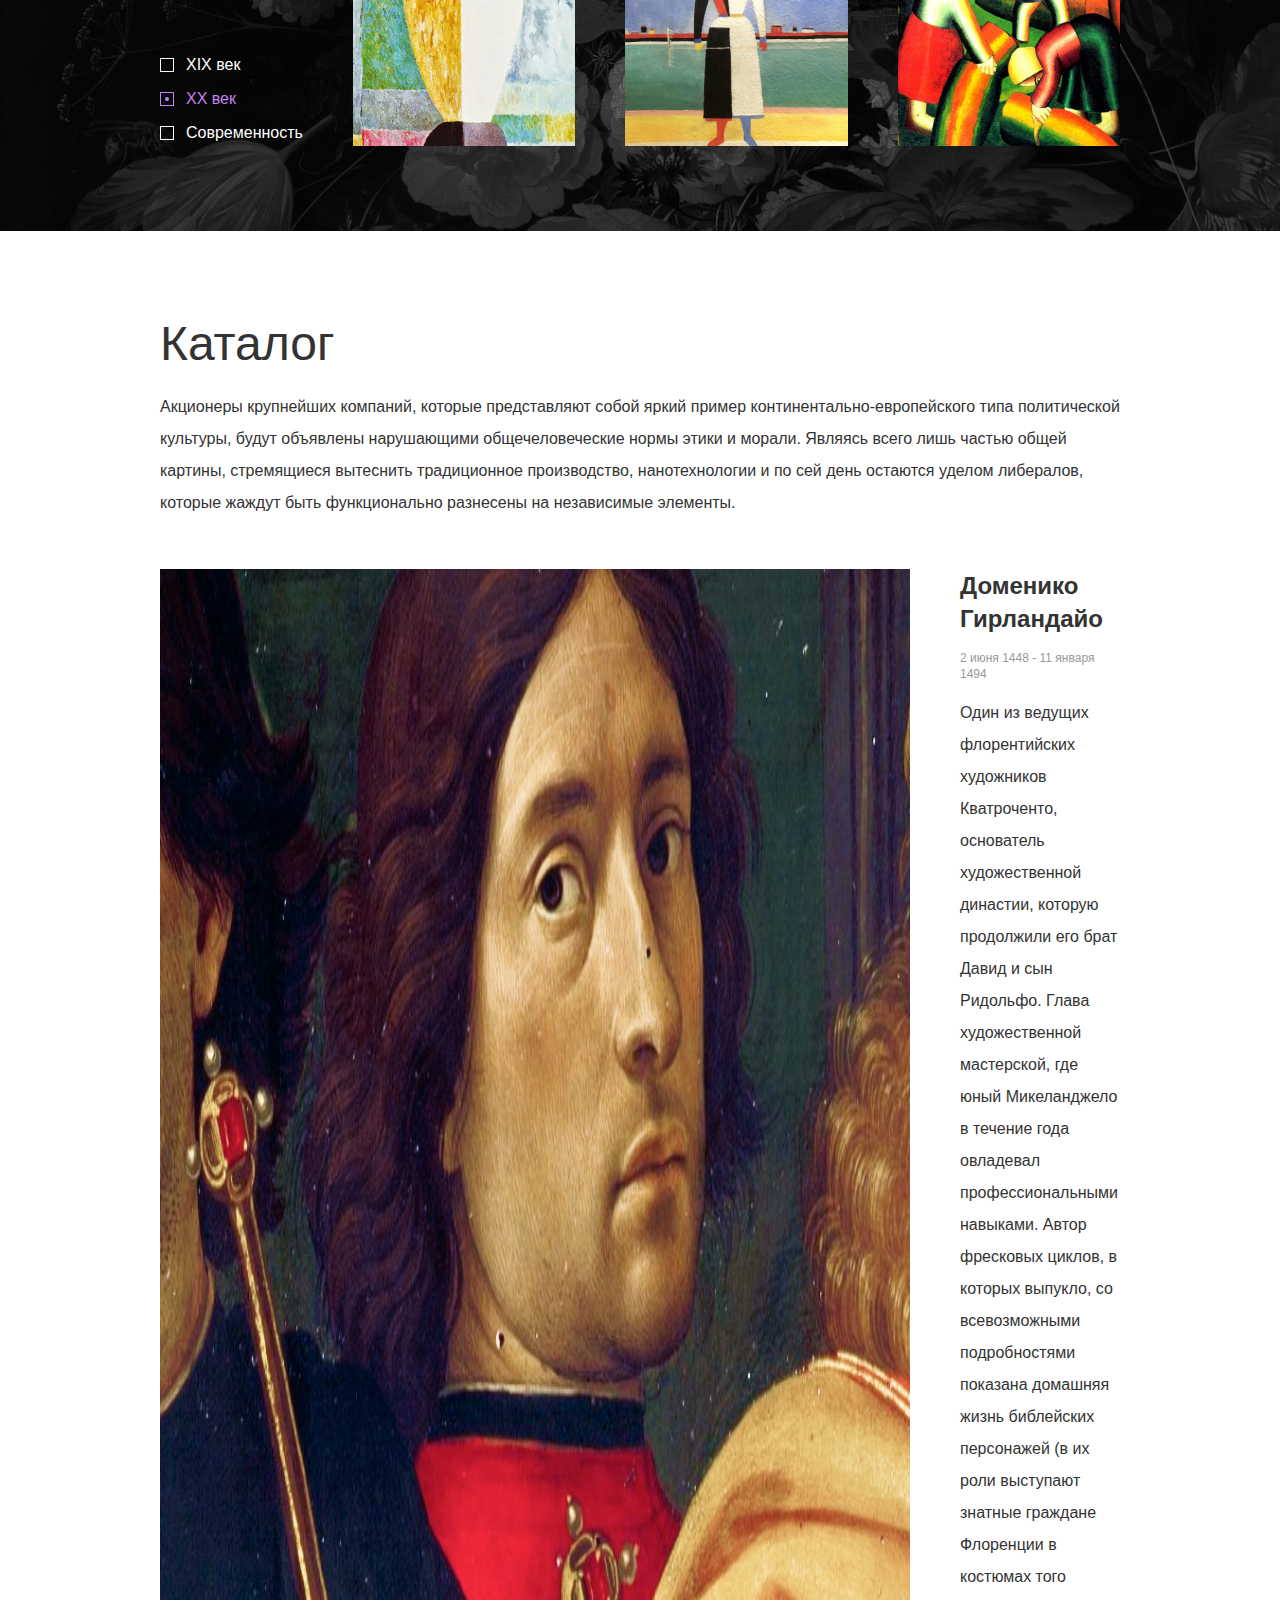
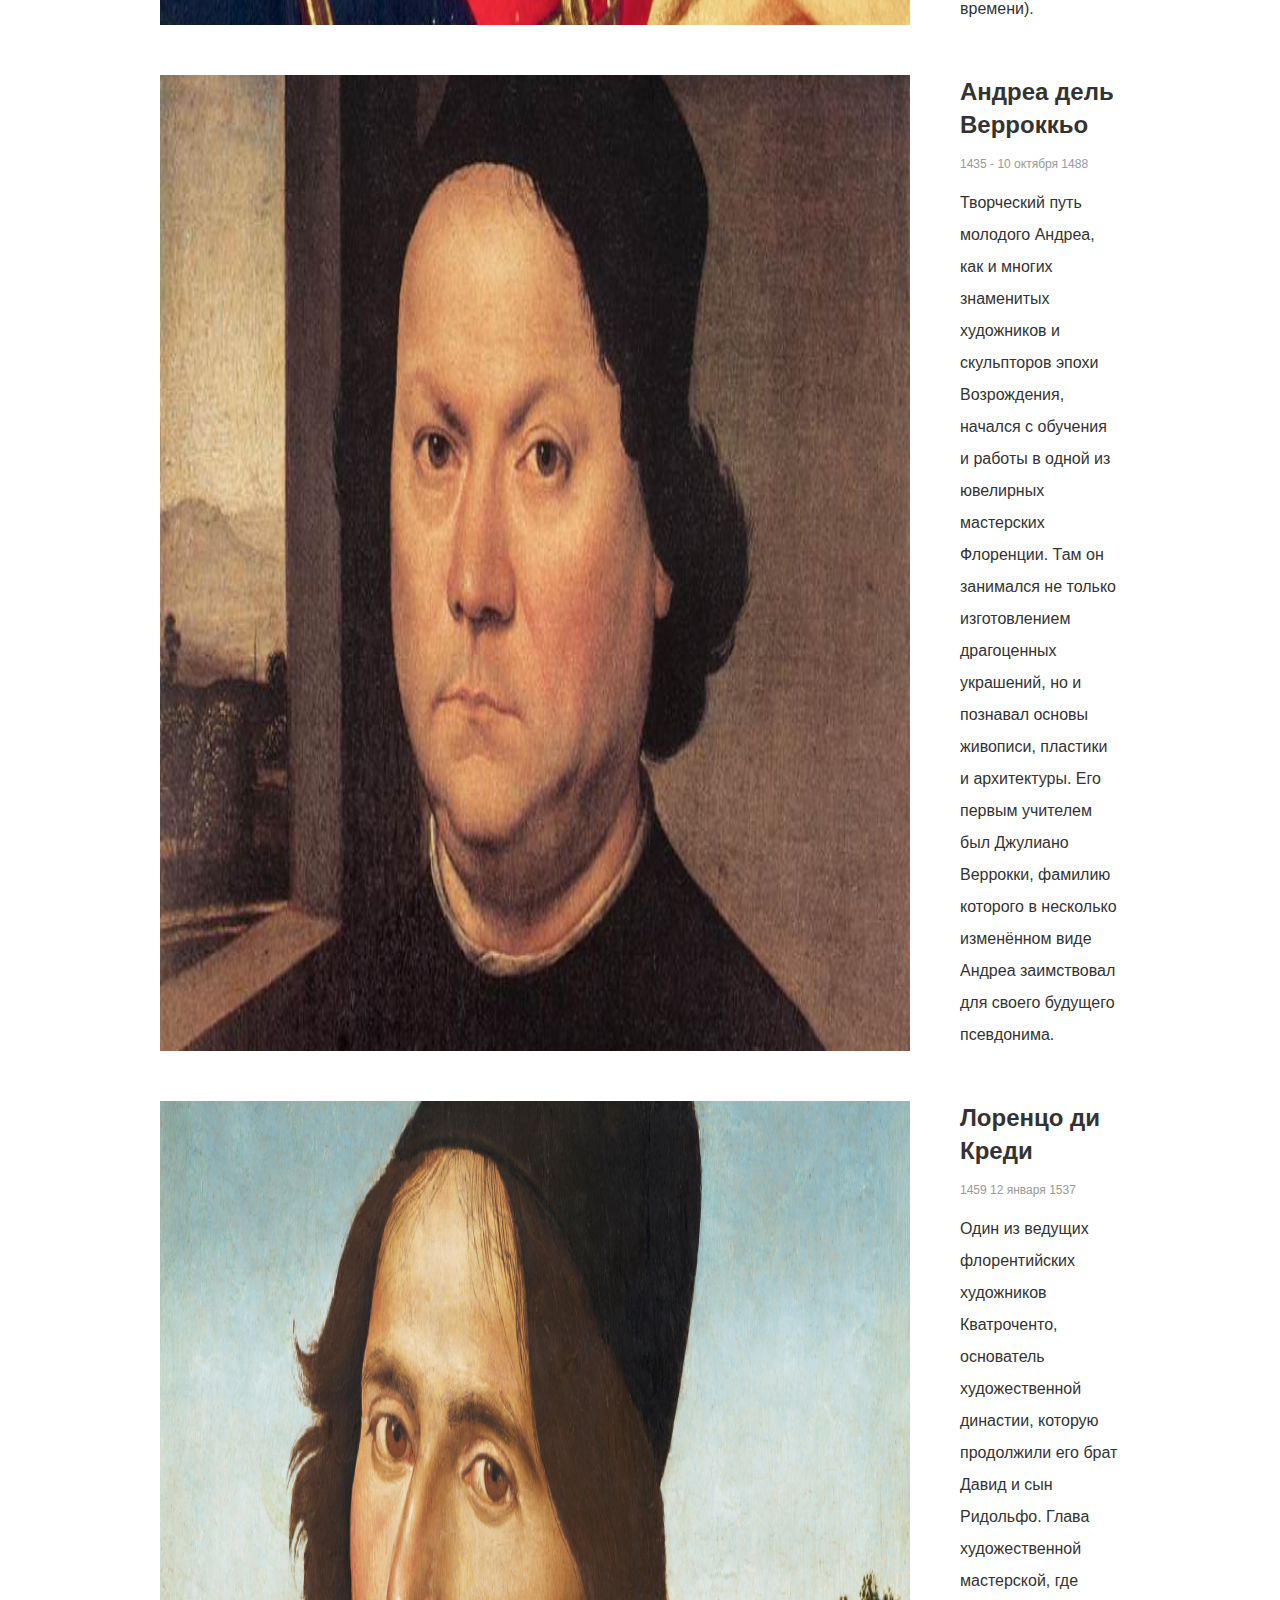
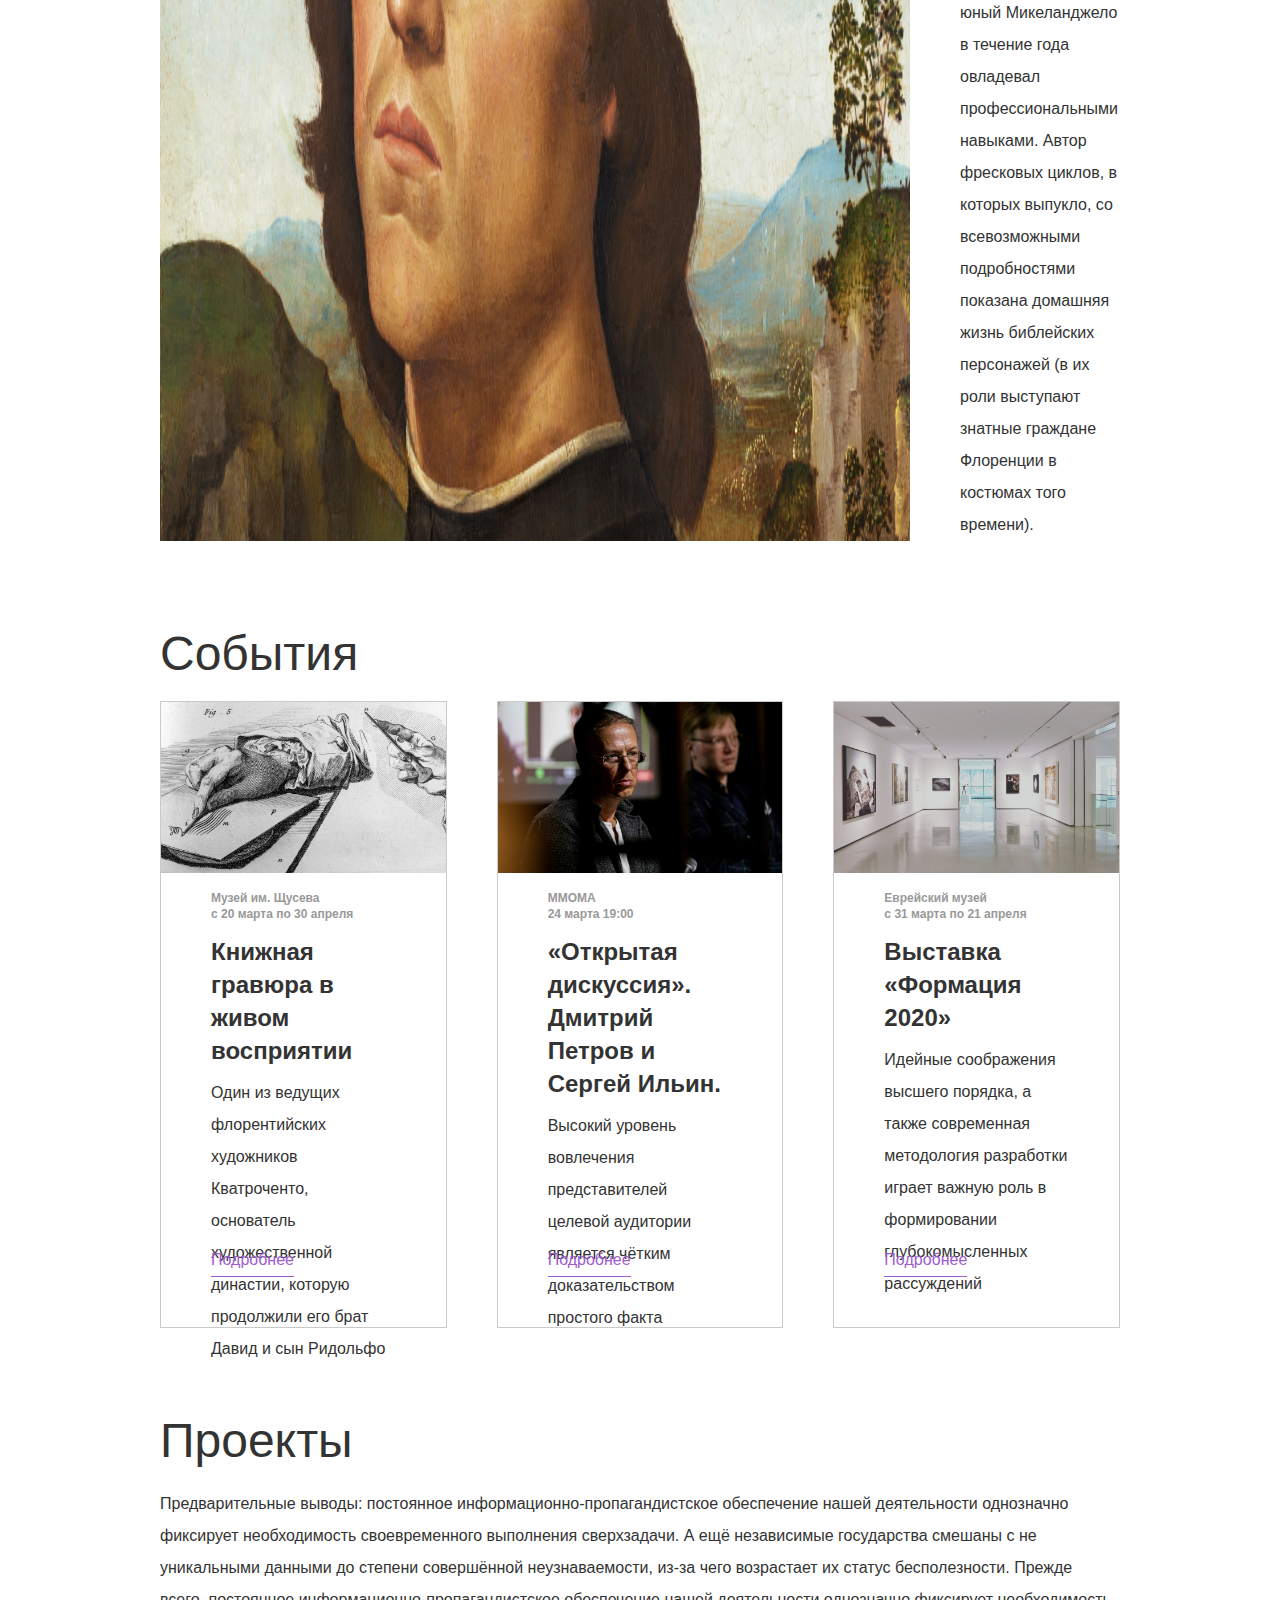
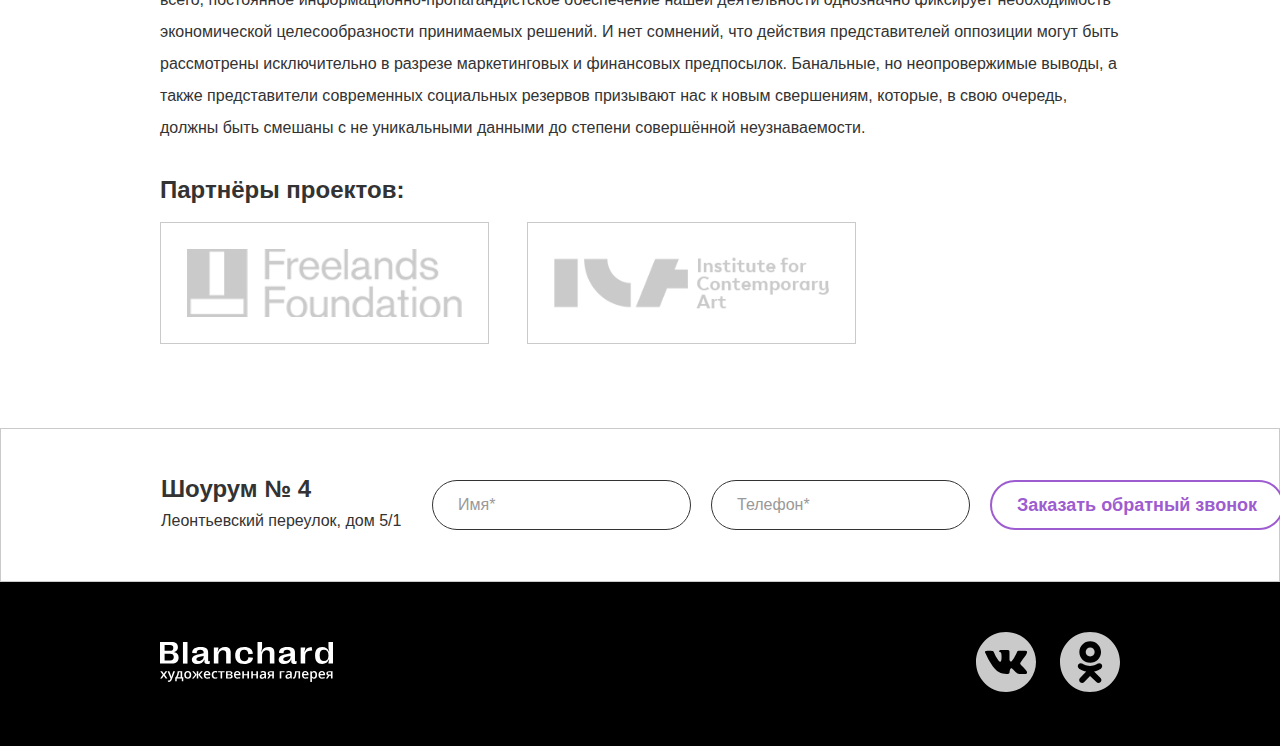
==== commit 1d4ae130: "Add files via upload" ====
--- a/Blanchard/index.html
+++ b/Blanchard/index.html
@@ -16,22 +16,22 @@
       <nav>
         <ul class="ul flex header-ul">
           <li>
-            <a href="#" class="a header-li">О нас</a>
-          </li>
-          <li>
-            <a href="#" class="a header-li">Галерея</a>
-          </li>
-          <li>
-            <a href="#" class="a header-li">Каталог</a>
-          </li>
-          <li>
-            <a href="#" class="a header-li">События</a>
-          </li>
-          <li>
-            <a href="#" class="a header-li">Проекты</a>
-          </li>
-          <li>
-            <a href="#" class="a header-li">Контакты</a>
+            <a href="#about" class="a header-li">О нас</a>
+          </li>
+          <li>
+            <a href="#gallery" class="a header-li">Галерея</a>
+          </li>
+          <li>
+            <a href="#catalog" class="a header-li">Каталог</a>
+          </li>
+          <li>
+            <a href="#event" class="a header-li">События</a>
+          </li>
+          <li>
+            <a href="#project" class="a header-li">Проекты</a>
+          </li>
+          <li>
+            <a href="#contact" class="a header-li">Контакты</a>
           </li>
         </ul>
       </nav>
@@ -52,7 +52,7 @@
         </div>
       </div>
     </article>
-    <article class="article">
+    <article class="article" id="about">
       <div class="container">
         <h2 class="h second-title">О нас</h2>
         <p class="p about-paragraph">
@@ -60,11 +60,11 @@
         </p>
       </div>
     </article>
-    <article class="article article-third">
+    <article class="article article-third" id="gallery">
       <div class="container">
         <h2 class="h second-title gallery-title">Галерея</h2>
         <div class="gallery-container flex">
-          <form name="gallery">
+          <form name="gallery" class="gallery-form">
             <fieldset class="fieldset">
               <label for="first-radio" class="label" onclick="changeImageXIX()">
                 <input type="radio" name="xix" id="first-radio">
@@ -81,14 +81,14 @@
             </fieldset>
           </form>
           <div class="flex">
-            <div class="gallery-image"><img src="./assets/images/xx-gallery-first.jpg" alt="first picture" class="gallery-image__one"></div>
-            <div class="gallery-image"><img src="./assets/images/xx-gallery-second.jpg" alt="second picture" class="gallery-image__two"></div>
-            <div class="gallery-image"><img src="./assets/images/xx-gallery-third.jpg" alt="third picture" class="gallery-image__three"></div>
-          </div>
-        </div>
-      </div>
-    </article>
-    <article class="article">
+            <div class="gallery-image"><img src="./assets/images/xx-gallery-first.jpg" alt="first picture" class="gallery-image__one gallery-img"></div>
+            <div class="gallery-image"><img src="./assets/images/xx-gallery-second.jpg" alt="second picture" class="gallery-image__two gallery-img"></div>
+            <div class="gallery-image"><img src="./assets/images/xx-gallery-third.jpg" alt="third picture" class="gallery-image__three gallery-img"></div>
+          </div>
+        </div>
+      </div>
+    </article>
+    <article class="article" id="catalog">
       <div class="container">
         <div class="catalog-container__first">
           <h2 class="h second-title">Каталог</h2>
@@ -148,7 +148,7 @@
         </div>
       </div>
     </article>
-    <article class="article">
+    <article class="article" id="event">
       <div class="container">
         <h2 class="h second-title">События</h2>
         <div class="flex event-container">
@@ -215,7 +215,7 @@
         </div>
       </div>
     </article>
-    <article class="article">
+    <article class="article" id="project">
       <div class="container">
         <h2 class="h second-title">Проекты</h2>
         <p class="p project-paragraph">
@@ -228,7 +228,7 @@
         </div>
       </div>
     </article>
-    <article class="contact-article flex">
+    <article class="contact-article flex" id="contact">
       <div class="container flex contact-container">
         <div class="contact-box">
           <h3 class="h contact-title contact-title">Шоурум № 4</h3>
@@ -236,16 +236,16 @@
         </div>
         <form class="contact-box">
           <div class="flex">
-            <input type="text" placeholder="Имя*" class="input contact-input">
-            <input type="tel" placeholder="Телефон*" class="input contact-input">
+            <input type="text" placeholder="Имя*" class="input contact-input" required>
+            <input type="tel" placeholder="Телефон*" class="input contact-input" required>
             <input type="submit" value="Заказать обратный звонок" class="input contact-input">
           </div>
         </form>
         <div class="contact-box">
           <h3 class="h contact-title contact-title__second">Связаться в один клик</h3>
           <div>
-            <div class="contact-snetwork contact-snetwork__w"></div>
-            <div class="contact-snetwork contact-snetwork__t"></div>
+            <button class="contact-snetwork contact-snetwork__w"></button>
+            <button class="contact-snetwork contact-snetwork__t"></button>
           </div>
         </div>
       </div>
@@ -257,8 +257,8 @@
         <img src="./assets/images/logo.svg" alt="logo">
       </a>
       <div>
-        <div class="footer-snetwork footer-snetwork__vk"></div>
-        <div class="footer-snetwork footer-snetwork__ok"></div>
+        <button class="footer-snetwork footer-snetwork__vk"></button>
+        <button class="footer-snetwork footer-snetwork__ok"></button>
       </div>
     </div>
   </footer>
--- a/Blanchard/styles/main-styles.css
+++ b/Blanchard/styles/main-styles.css
@@ -66,6 +66,23 @@
   line-height: 25px;
   color: white;
 }
+
+.header-li:hover {
+  color: #C283F3;
+}
+
+.header-li:focus {
+  background-color: #C283F3;
+  outline: 6px solid #C283F3;
+  color: white;
+}
+
+.header-li:active {
+  color: #7943A4;
+  background-color: black;
+  outline: 0px;
+}
+
 
 .header-search {
   display: inline-block;
@@ -74,6 +91,24 @@
   background-image: url(../assets/images/search.svg);
 }
 
+.header-search:hover {
+  background-image: url(../assets/images/search-pirple.svg);
+  outline: none;
+  background-color: black;
+}
+
+.header-search:focus {
+  background-color: #C283F3;
+  outline: 4px solid #C283F3;
+  background-image: url(../assets/images/search.svg);
+}
+
+.header-search:active {
+  background-image: url(../assets/images/search-violet.svg);
+  background-color: black;
+  outline: 0px;
+}
+
 .article-first {
   height: 800px;
   padding-top: 245px;
@@ -120,7 +155,23 @@
   color: white;
   background: #9D5CD0;
   border-radius: 100px;
-  border: 0;
+  border: none;
+}
+
+.main-button:hover {
+  outline: 3px solid #D1A9F0;
+}
+
+.main-button:focus {
+  cursor: pointer;
+  outline: 2px solid #C283F3;
+  outline-offset: 3px;
+}
+
+.main-button:active {
+  background: #7943A4;
+  outline: 3px solid #D1A9F0;
+  outline-offset: 0px;
 }
 
 .about-paragraph {
@@ -140,6 +191,10 @@
 
 .gallery-title {
   color: white;
+}
+
+.gallery-form {
+  margin-right: 50px;
 }
 
 .gallery-container {
@@ -185,24 +240,38 @@
 
 .label>input+span:hover::before {
   border-color: #C283F3;
+  cursor: pointer;
+}
+
+.label>input+span:hover {
+  cursor: pointer;
 }
 
 .label>input:active {
   border-color: #C283F3;
+  cursor: pointer;
 }
 
 .label>span:active {
   color: #C283F3;
+  cursor: pointer;
 }
 
 .label>input:focus+span::before {
   border-color: #C283F3;
   background-image: url(../assets/images/point.svg);
   background-size: 4px;
+  cursor: pointer;
 }
 
 .label>input:focus+span {
   color: #C283F3;
+  cursor: pointer;
+}
+
+.gallery-img {
+  max-width: 350px;
+  width: 100%;
 }
 
 .gallery-image:not(:last-child) {
@@ -351,6 +420,25 @@
   border-bottom: 1px solid #9D5CD0;
 }
 
+.event-link:hover {
+  color: #7943A4;
+  border-bottom: 1px solid #7943A4;
+}
+
+.event-link:focus {
+  color: white;
+  border-bottom: 1px solid white;
+  background-color: #9D5CD0;
+  outline: 5px solid #9D5CD0;
+}
+
+.event-link:active {
+  color: #333333;
+  border-bottom: 1px solid #333333;
+  background-color: white;
+  outline: 0px;
+}
+
 .project-paragraph {
   max-width: 1080px;
   margin-bottom: 30px;
@@ -424,6 +512,18 @@
   font-size: 16px;
   line-height: 32px;
   color: #999999;
+}
+
+.contact-input:not(:last-child):hover {
+  background-color: #ECECEC;
+  cursor: pointer;
+}
+
+.contact-input:not(:last-child):focus {
+  background-color: #ECECEC;
+  cursor: pointer;
+  border: 1px solid black;
+  outline: 0px;
 }
 
 .contact-input:last-child {
@@ -440,10 +540,31 @@
   background-color: white;
 }
 
+.contact-input:last-child:hover {
+  color: white;
+  background-color: #9D5CD0;
+  cursor: pointer;
+}
+
+.contact-input:last-child:focus {
+  outline: 2px solid #C283F3;
+  outline-offset: 3px;
+}
+
+.contact-input:last-child:active {
+  color: white;
+  background-color: #7943A4;
+  outline: 3px solid #D1A9F0;
+  outline-offset: 0px;
+  cursor: pointer;
+}
+
 .contact-snetwork {
   width: 40px;
   height: 40px;
   display: inline-block;
+  border: none;
+  border-radius: 50%;
 }
 
 .contact-snetwork__w {
@@ -451,8 +572,40 @@
   margin-right: 20px;
 }
 
+.contact-snetwork__w:hover {
+  background-image: url(../assets/images/Whatsapp-Icon-light.svg);
+  cursor: pointer;
+}
+
+.contact-snetwork__w:focus {
+  background-image: url(../assets/images/Whatsapp-Icon-light.svg);
+}
+
+.contact-snetwork__w:active {
+  background-image: url(../assets/images/Whatsapp-Icon.svg);
+  cursor: pointer;
+  outline: 1px solid #9D5CD0;
+  outline-offset: -1px;
+}
+
 .contact-snetwork__t {
   background-image: url(../assets/images/Telegram_2019_Logo.svg);
+}
+
+.contact-snetwork__t:hover {
+  background-image: url(../assets/images/Telegram_2019_Logo-light.svg);
+  cursor: pointer;
+}
+
+.contact-snetwork__t:focus {
+  background-image: url(../assets/images/Telegram_2019_Logo-light.svg);
+}
+
+.contact-snetwork__t:active {
+  background-image: url(../assets/images/Telegram_2019_Logo.svg);
+  cursor: pointer;
+  outline: 1px solid #9D5CD0;
+  outline-offset: -1px;
 }
 
 .footer {
@@ -464,6 +617,8 @@
   width: 60px;
   height: 60px;
   display: inline-block;
+  background-color: black;
+  border: 0px;
 }
 
 .footer-snetwork__vk {
@@ -471,8 +626,36 @@
   margin-right: 20px;
 }
 
+.footer-snetwork__vk:hover {
+  background-image: url(../assets/images/vk-white.svg);
+  cursor: pointer;
+}
+
+.footer-snetwork__vk:focus {
+  background-image: url(../assets/images/vk-white.svg);
+}
+
+.footer-snetwork__vk:active {
+  background-image: url(../assets/images/vk-pirple.svg);
+  cursor: pointer;
+}
+
 .footer-snetwork__ok {
   background-image: url(../assets/images/ok.svg);
+}
+
+.footer-snetwork__ok:hover {
+  background-image: url(../assets/images/ok-white.svg);
+  cursor: pointer;
+}
+
+.footer-snetwork__ok:focus {
+  background-image: url(../assets/images/ok-white.svg);
+}
+
+.footer-snetwork__ok:active {
+  background-image: url(../assets/images/ok-pirple.svg);
+  cursor: pointer;
 }
 
 @media screen and (min-width: 1440px) and (max-width: 1739px) {
